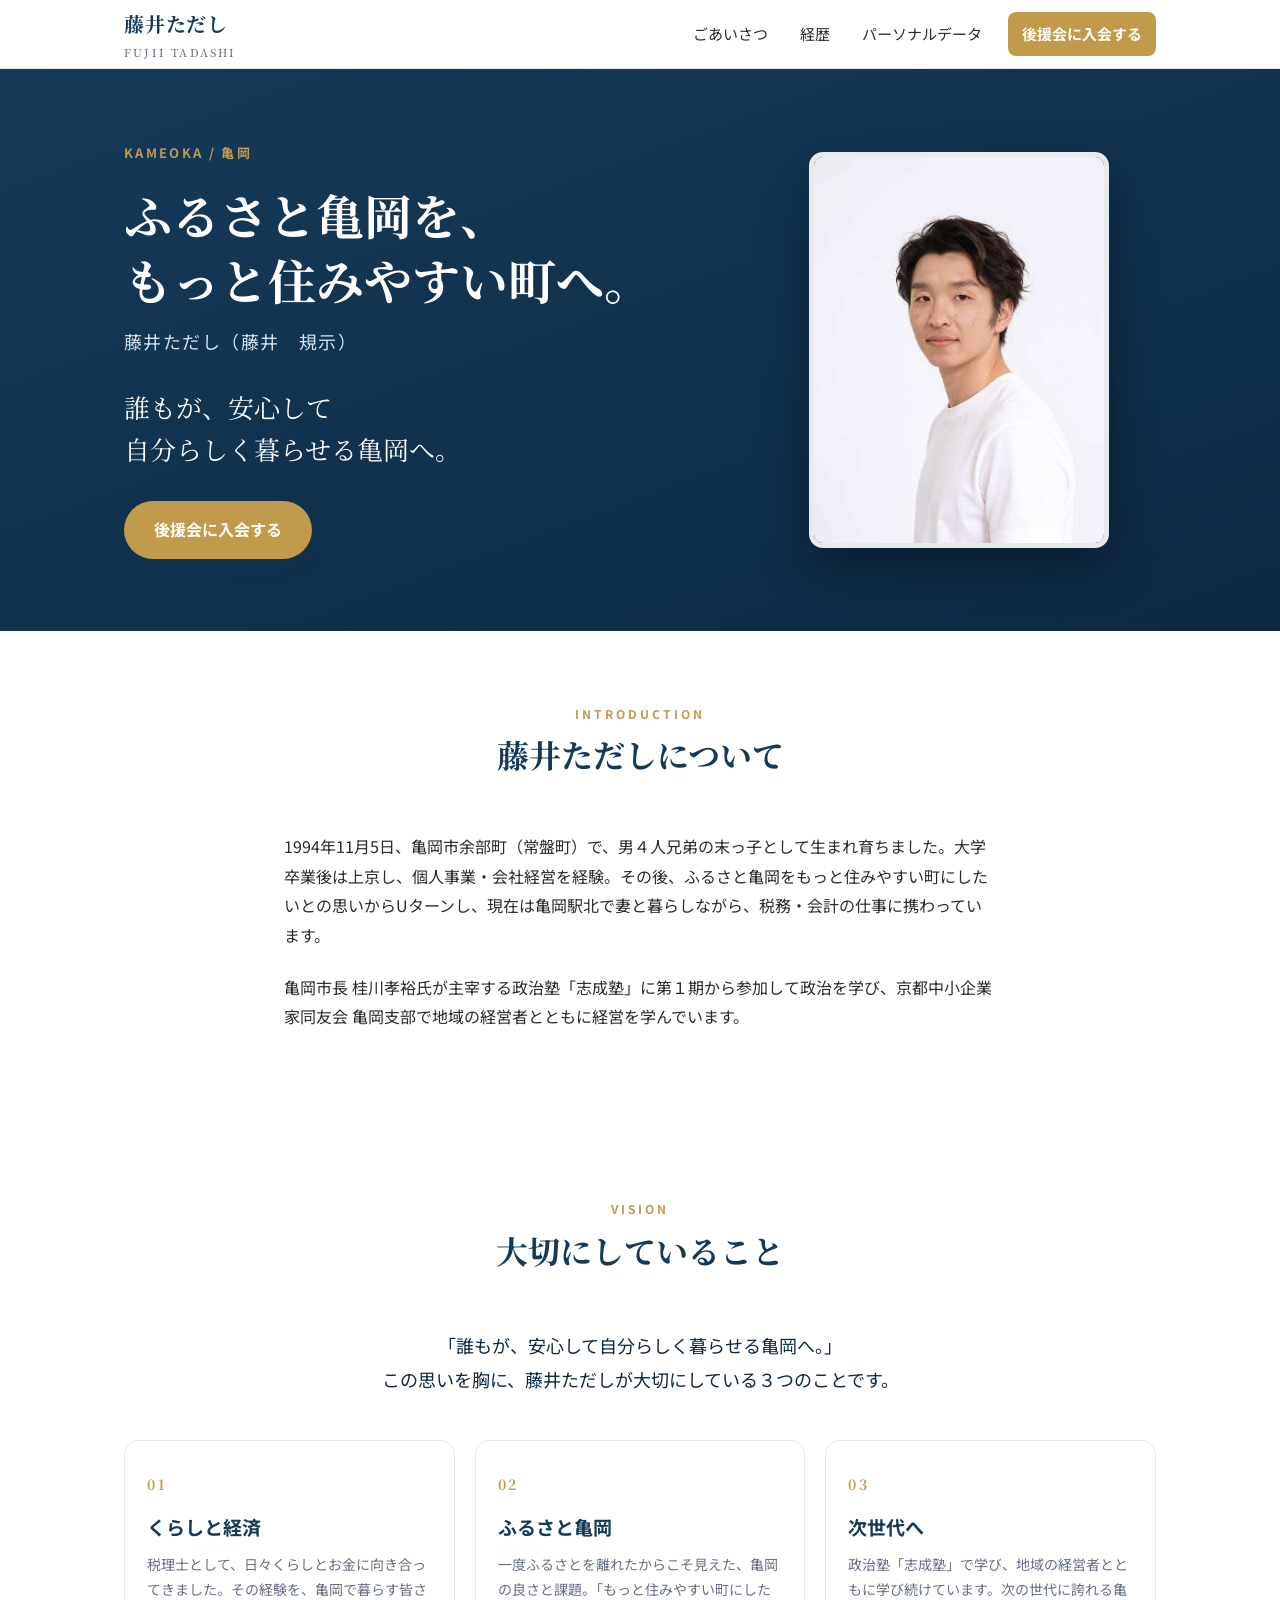
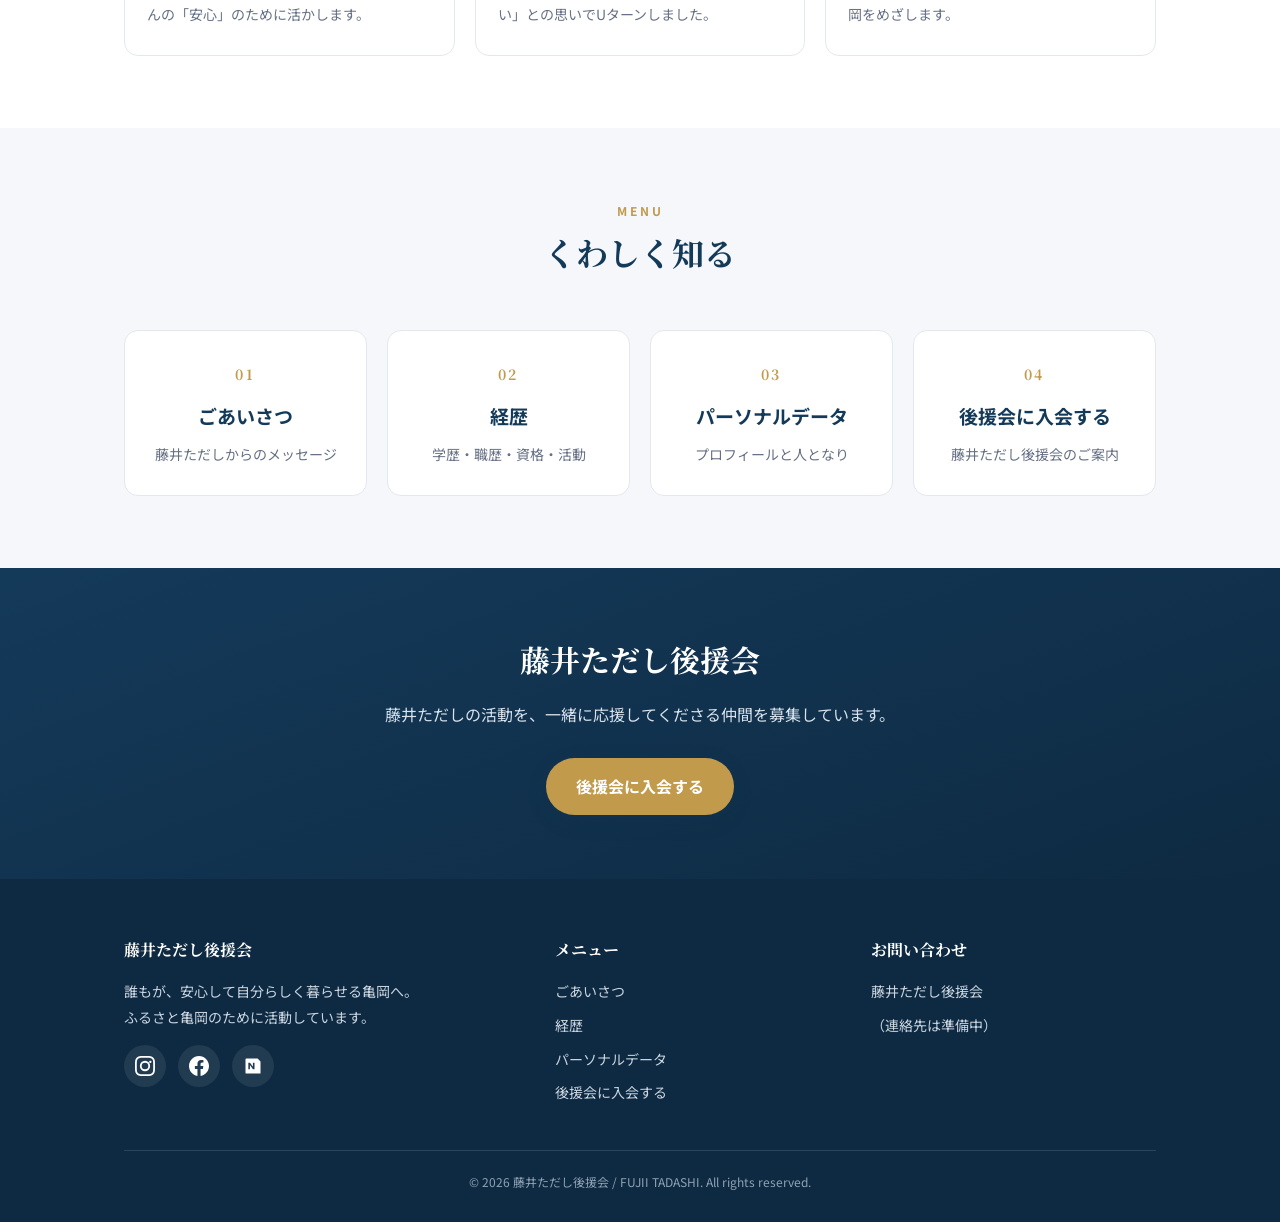
==== index.html @ 50777f2e "feat: 藤井ただし公式サイトを初期構築 - トップ（ヒーロー・想い・導線・後援会CTA） - ごあいさつ / 経歴 / パーソナルデータ / 後援会に入会する - Instagram連携、Face" ====
<!DOCTYPE html>
<html lang="ja">
<head>
<meta charset="UTF-8">
<meta name="viewport" content="width=device-width, initial-scale=1.0">
<title>藤井ただし（藤井 規示）公式サイト｜誰もが、安心して自分らしく暮らせる亀岡へ。</title>
<meta name="description" content="藤井ただし（藤井 規示）公式サイト。亀岡市余部町生まれ。税理士。「誰もが、安心して自分らしく暮らせる亀岡へ」を掲げ、ふるさと亀岡のために活動しています。">
<link rel="preconnect" href="https://fonts.googleapis.com">
<link rel="preconnect" href="https://fonts.gstatic.com" crossorigin>
<link href="https://fonts.googleapis.com/css2?family=Noto+Sans+JP:wght@400;500;700&family=Noto+Serif+JP:wght@600;700&display=swap" rel="stylesheet">
<link rel="stylesheet" href="assets/css/style.css">
</head>
<body>

<!-- ヘッダー -->
<header class="site-header">
  <div class="container nav">
    <a class="brand" href="index.html">藤井ただし<small>FUJII TADASHI</small></a>
    <button class="nav-toggle" aria-label="メニュー"><span></span><span></span><span></span></button>
    <ul class="nav-links">
      <li><a href="greeting.html">ごあいさつ</a></li>
      <li><a href="career.html">経歴</a></li>
      <li><a href="profile.html">パーソナルデータ</a></li>
      <li><a class="cta" href="support.html">後援会に入会する</a></li>
    </ul>
  </div>
</header>

<!-- ヒーロー -->
<section class="hero">
  <div class="container hero-inner">
    <div class="hero-copy">
      <p class="eyebrow">KAMEOKA / 亀岡</p>
      <h1>ふるさと亀岡を、<br>もっと住みやすい町へ。</h1>
      <p class="name">藤井ただし（藤井　規示）</p>
      <p class="catch">誰もが、安心して<br>自分らしく暮らせる亀岡へ。</p>
      <a class="btn btn-gold" href="support.html">後援会に入会する</a>
    </div>
    <div class="hero-portrait">
      <img src="assets/img/fujii-portrait.jpg" alt="藤井ただし（藤井 規示）">
    </div>
  </div>
</section>

<!-- 自己紹介 -->
<section class="section">
  <div class="container prose">
    <div class="section-head">
      <span class="en">Introduction</span>
      <p class="ja">藤井ただしについて</p>
    </div>
    <p>1994年11月5日、亀岡市余部町（常盤町）で、男４人兄弟の末っ子として生まれ育ちました。大学卒業後は上京し、個人事業・会社経営を経験。その後、ふるさと亀岡をもっと住みやすい町にしたいとの思いからUターンし、現在は亀岡駅北で妻と暮らしながら、税務・会計の仕事に携わっています。</p>
    <p>亀岡市長 桂川孝裕氏が主宰する政治塾「志成塾」に第１期から参加して政治を学び、京都中小企業家同友会 亀岡支部で地域の経営者とともに経営を学んでいます。</p>
  </div>
</section>

<!-- 想い -->
<section class="section">
  <div class="container">
    <div class="section-head">
      <span class="en">Vision</span>
      <p class="ja">大切にしていること</p>
    </div>
    <p class="vision-lead">「誰もが、安心して自分らしく暮らせる亀岡へ。」<br>この思いを胸に、藤井ただしが大切にしている３つのことです。</p>
    <div class="cards cols-3">
      <div class="card static">
        <span class="num">01</span>
        <h3>くらしと経済</h3>
        <p>税理士として、日々くらしとお金に向き合ってきました。その経験を、亀岡で暮らす皆さんの「安心」のために活かします。</p>
      </div>
      <div class="card static">
        <span class="num">02</span>
        <h3>ふるさと亀岡</h3>
        <p>一度ふるさとを離れたからこそ見えた、亀岡の良さと課題。「もっと住みやすい町にしたい」との思いでUターンしました。</p>
      </div>
      <div class="card static">
        <span class="num">03</span>
        <h3>次世代へ</h3>
        <p>政治塾「志成塾」で学び、地域の経営者とともに学び続けています。次の世代に誇れる亀岡をめざします。</p>
      </div>
    </div>
  </div>
</section>

<!-- 導線カード -->
<section class="section alt">
  <div class="container">
    <div class="section-head">
      <span class="en">Menu</span>
      <p class="ja">くわしく知る</p>
    </div>
    <div class="cards">
      <a class="card" href="greeting.html">
        <span class="num">01</span>
        <h3>ごあいさつ</h3>
        <p>藤井ただしからのメッセージ</p>
      </a>
      <a class="card" href="career.html">
        <span class="num">02</span>
        <h3>経歴</h3>
        <p>学歴・職歴・資格・活動</p>
      </a>
      <a class="card" href="profile.html">
        <span class="num">03</span>
        <h3>パーソナルデータ</h3>
        <p>プロフィールと人となり</p>
      </a>
      <a class="card" href="support.html">
        <span class="num">04</span>
        <h3>後援会に入会する</h3>
        <p>藤井ただし後援会のご案内</p>
      </a>
    </div>
  </div>
</section>

<!-- 後援会 CTA -->
<section class="cta-band">
  <h2>藤井ただし後援会</h2>
  <p>藤井ただしの活動を、一緒に応援してくださる仲間を募集しています。</p>
  <a class="btn btn-gold" href="support.html">後援会に入会する</a>
</section>

<!-- フッター -->
<footer class="site-footer">
  <div class="container">
    <div class="footer-grid">
      <div>
        <h4>藤井ただし後援会</h4>
        <p>誰もが、安心して自分らしく暮らせる亀岡へ。<br>ふるさと亀岡のために活動しています。</p>
        <div class="socials">
          <!-- Instagram -->
          <a href="https://www.instagram.com/kameokafujii/" target="_blank" rel="noopener" aria-label="Instagram">
            <svg viewBox="0 0 24 24"><path d="M12 2.16c3.2 0 3.58.01 4.85.07 1.17.05 1.8.25 2.23.41.56.22.96.48 1.38.9.42.42.68.82.9 1.38.16.42.36 1.06.41 2.23.06 1.27.07 1.65.07 4.85s-.01 3.58-.07 4.85c-.05 1.17-.25 1.8-.41 2.23-.22.56-.48.96-.9 1.38-.42.42-.82.68-1.38.9-.42.16-1.06.36-2.23.41-1.27.06-1.65.07-4.85.07s-3.58-.01-4.85-.07c-1.17-.05-1.8-.25-2.23-.41a3.7 3.7 0 0 1-1.38-.9 3.7 3.7 0 0 1-.9-1.38c-.16-.42-.36-1.06-.41-2.23C2.17 15.58 2.16 15.2 2.16 12s.01-3.58.07-4.85c.05-1.17.25-1.8.41-2.23.22-.56.48-.96.9-1.38.42-.42.82-.68 1.38-.9.42-.16 1.06-.36 2.23-.41C8.42 2.17 8.8 2.16 12 2.16M12 0C8.74 0 8.33.01 7.05.07 5.78.13 4.9.33 4.14.63c-.79.3-1.46.72-2.12 1.38C1.36 2.67.94 3.34.63 4.14.33 4.9.13 5.78.07 7.05.01 8.33 0 8.74 0 12s.01 3.67.07 4.95c.06 1.27.26 2.15.56 2.91.3.8.72 1.47 1.38 2.13.66.66 1.33 1.08 2.12 1.38.76.3 1.64.5 2.91.56C8.33 23.99 8.74 24 12 24s3.67-.01 4.95-.07c1.27-.06 2.15-.26 2.91-.56.8-.3 1.47-.72 2.13-1.38.66-.66 1.08-1.33 1.38-2.13.3-.76.5-1.64.56-2.91.06-1.28.07-1.69.07-4.95s-.01-3.67-.07-4.95c-.06-1.27-.26-2.15-.56-2.91-.3-.8-.72-1.47-1.38-2.13A5.9 5.9 0 0 0 19.86.63C19.1.33 18.22.13 16.95.07 15.67.01 15.26 0 12 0Zm0 5.84A6.16 6.16 0 1 0 18.16 12 6.16 6.16 0 0 0 12 5.84Zm0 10.16A4 4 0 1 1 16 12a4 4 0 0 1-4 4Zm6.4-10.4a1.44 1.44 0 1 0 1.44 1.44 1.44 1.44 0 0 0-1.44-1.44Z"/></svg>
          </a>
          <!-- Facebook（準備中：URL確定後に href を差し替え） -->
          <a href="#" aria-label="Facebook（準備中）" title="準備中">
            <svg viewBox="0 0 24 24"><path d="M24 12.07C24 5.4 18.63 0 12 0S0 5.4 0 12.07C0 18.1 4.39 23.1 10.13 24v-8.44H7.08v-3.49h3.05V9.41c0-3.02 1.79-4.69 4.53-4.69 1.31 0 2.68.24 2.68.24v2.97h-1.51c-1.49 0-1.96.93-1.96 1.89v2.25h3.33l-.53 3.49h-2.8V24C19.61 23.1 24 18.1 24 12.07Z"/></svg>
          </a>
          <!-- note（準備中：URL確定後に href を差し替え） -->
          <a href="#" aria-label="note（準備中）" title="準備中">
            <svg viewBox="0 0 24 24"><path d="M4 3h13.5L21 6.5V21H4a1 1 0 0 1-1-1V4a1 1 0 0 1 1-1Zm2.4 5.2v7.6h1.9v-4.9l3.6 4.9h1.9V8.2h-1.9v4.8L8.4 8.2H6.4Z"/></svg>
          </a>
        </div>
      </div>
      <div>
        <h4>メニュー</h4>
        <ul>
          <li><a href="greeting.html">ごあいさつ</a></li>
          <li><a href="career.html">経歴</a></li>
          <li><a href="profile.html">パーソナルデータ</a></li>
          <li><a href="support.html">後援会に入会する</a></li>
        </ul>
      </div>
      <div>
        <h4>お問い合わせ</h4>
        <ul>
          <li>藤井ただし後援会</li>
          <li>（連絡先は準備中）</li>
        </ul>
      </div>
    </div>
    <div class="copyright">© 2026 藤井ただし後援会 / FUJII TADASHI. All rights reserved.</div>
  </div>
</footer>

<script src="assets/js/nav.js"></script>
</body>
</html>
---- assets/css/style.css ----
/* =========================================================
   藤井ただし 公式サイト  共通スタイル
   カラー: 深い藍(信頼) + 金(品位) + 余白の白基調
   ========================================================= */

:root {
  --navy:        #143a5a;
  --navy-dark:   #0e2a42;
  --navy-light:  #24567f;
  --gold:        #c19a4b;
  --gold-dark:   #a8823a;
  --ink:         #2b2b2b;
  --muted:       #667085;
  --line:        #e3e8ee;
  --bg:          #ffffff;
  --bg-alt:      #f5f7fa;
  --radius:      14px;
  --shadow:      0 6px 24px rgba(20, 58, 90, 0.08);
  --maxw:        1080px;
}

* { box-sizing: border-box; }

html { scroll-behavior: smooth; }

body {
  margin: 0;
  color: var(--ink);
  background: var(--bg);
  font-family: "Noto Sans JP", -apple-system, BlinkMacSystemFont, "Hiragino Kaku Gothic ProN", "Yu Gothic", Meiryo, sans-serif;
  line-height: 1.85;
  font-size: 16px;
  -webkit-font-smoothing: antialiased;
}

img { max-width: 100%; display: block; }

a { color: var(--navy); text-decoration: none; }
a:hover { text-decoration: underline; }

.container {
  width: 100%;
  max-width: var(--maxw);
  margin: 0 auto;
  padding: 0 24px;
}

/* ---------- ヘッダー / ナビ ---------- */
.site-header {
  position: sticky;
  top: 0;
  z-index: 50;
  background: rgba(255, 255, 255, 0.94);
  backdrop-filter: saturate(180%) blur(8px);
  border-bottom: 1px solid var(--line);
}
.nav {
  display: flex;
  align-items: center;
  justify-content: space-between;
  height: 68px;
}
.brand {
  font-family: "Noto Serif JP", serif;
  font-weight: 700;
  font-size: 20px;
  color: var(--navy);
  letter-spacing: 0.04em;
}
.brand:hover { text-decoration: none; }
.brand small { display: block; font-size: 11px; color: var(--muted); font-weight: 500; letter-spacing: 0.2em; }

.nav-links {
  display: flex;
  align-items: center;
  gap: 4px;
  list-style: none;
  margin: 0;
  padding: 0;
}
.nav-links a {
  display: block;
  padding: 8px 14px;
  color: var(--ink);
  font-size: 15px;
  border-radius: 8px;
  transition: background .2s, color .2s;
}
.nav-links a:hover { background: var(--bg-alt); text-decoration: none; }
.nav-links a.current { color: var(--navy); font-weight: 700; }
.nav-links a.cta {
  background: var(--gold);
  color: #fff;
  font-weight: 700;
  margin-left: 8px;
}
.nav-links a.cta:hover { background: var(--gold-dark); }

.nav-toggle {
  display: none;
  background: none;
  border: 0;
  cursor: pointer;
  width: 44px; height: 44px;
  padding: 10px;
}
.nav-toggle span {
  display: block; height: 2px; background: var(--navy);
  margin: 5px 0; transition: .3s;
}

/* ---------- ヒーロー ---------- */
.hero {
  background: linear-gradient(160deg, var(--navy) 0%, var(--navy-dark) 100%);
  color: #fff;
  position: relative;
  overflow: hidden;
}
.hero-inner {
  display: grid;
  grid-template-columns: 1.2fr 0.8fr;
  gap: 48px;
  align-items: center;
  padding: 72px 24px;
}
.hero-copy .eyebrow {
  color: var(--gold);
  font-weight: 700;
  letter-spacing: 0.18em;
  font-size: 13px;
  margin: 0 0 18px;
}
.hero-copy h1 {
  font-family: "Noto Serif JP", serif;
  font-size: clamp(30px, 5vw, 48px);
  line-height: 1.35;
  margin: 0 0 12px;
  font-weight: 700;
}
.hero-copy .name {
  font-size: 18px;
  color: #d7e2ec;
  margin: 0 0 28px;
  letter-spacing: 0.08em;
}
.hero-copy .catch {
  font-family: "Noto Serif JP", serif;
  font-size: clamp(20px, 3vw, 26px);
  line-height: 1.6;
  margin: 0 0 32px;
}
.hero-portrait {
  justify-self: center;
}
.hero-portrait img {
  width: 300px;
  max-width: 100%;
  border-radius: var(--radius);
  box-shadow: 0 18px 48px rgba(0, 0, 0, 0.35);
  border: 5px solid rgba(255,255,255,0.9);
}

/* ---------- ボタン ---------- */
.btn {
  display: inline-block;
  padding: 14px 30px;
  border-radius: 999px;
  font-weight: 700;
  font-size: 16px;
  transition: transform .15s, box-shadow .2s, background .2s;
}
.btn:hover { text-decoration: none; transform: translateY(-2px); }
.btn-gold { background: var(--gold); color: #fff; box-shadow: var(--shadow); }
.btn-gold:hover { background: var(--gold-dark); }
.btn-outline { border: 2px solid #fff; color: #fff; }
.btn-outline:hover { background: rgba(255,255,255,0.12); }
.btn-navy { background: var(--navy); color: #fff; }
.btn-navy:hover { background: var(--navy-dark); }

/* ---------- 汎用セクション ---------- */
.section { padding: 72px 0; }
.section.alt { background: var(--bg-alt); }
.section-head { text-align: center; margin-bottom: 48px; }
.section-head .ja {
  font-family: "Noto Serif JP", serif;
  font-size: clamp(24px, 4vw, 32px);
  color: var(--navy);
  margin: 0 0 6px;
  font-weight: 700;
}
.section-head .en {
  display: block;
  color: var(--gold);
  letter-spacing: 0.25em;
  font-size: 12px;
  font-weight: 700;
  text-transform: uppercase;
}

/* ---------- ページ見出し（サブページ共通） ---------- */
.page-hero {
  background: linear-gradient(160deg, var(--navy) 0%, var(--navy-dark) 100%);
  color: #fff;
  padding: 60px 0;
  text-align: center;
}
.page-hero .en {
  color: var(--gold); letter-spacing: 0.25em; font-size: 12px; font-weight: 700;
  text-transform: uppercase; display: block; margin-bottom: 8px;
}
.page-hero h1 {
  font-family: "Noto Serif JP", serif;
  font-size: clamp(26px, 4vw, 38px);
  margin: 0; font-weight: 700;
}
.breadcrumb {
  font-size: 13px; color: var(--muted); padding: 16px 0;
}
.breadcrumb a { color: var(--muted); }

/* ---------- 導線カード ---------- */
.cards {
  display: grid;
  grid-template-columns: repeat(4, 1fr);
  gap: 20px;
}
.card {
  background: #fff;
  border: 1px solid var(--line);
  border-radius: var(--radius);
  padding: 28px 22px;
  text-align: center;
  transition: transform .2s, box-shadow .2s, border-color .2s;
}
.card:hover { transform: translateY(-4px); box-shadow: var(--shadow); border-color: var(--gold); text-decoration: none; }
.card .num {
  font-family: "Noto Serif JP", serif;
  color: var(--gold); font-size: 14px; letter-spacing: 0.2em; font-weight: 700;
}
.card h3 { margin: 10px 0 8px; color: var(--navy); font-size: 19px; }
.card p { margin: 0; color: var(--muted); font-size: 14px; }
.cards.cols-3 { grid-template-columns: repeat(3, 1fr); }
.card.static { cursor: default; text-align: left; }
.card.static p { line-height: 1.8; }
.vision-lead { text-align: center; max-width: 720px; margin: 0 auto 44px; font-size: 18px; line-height: 1.9; color: var(--navy-dark); }

/* ---------- 本文プロース ---------- */
.prose { max-width: 760px; margin: 0 auto; }
.prose p { margin: 0 0 1.4em; }
.prose h2 {
  font-family: "Noto Serif JP", serif;
  color: var(--navy);
  font-size: 24px;
  margin: 2em 0 0.8em;
  padding-left: 14px;
  border-left: 5px solid var(--gold);
}
.prose .lead { font-size: 18px; color: var(--navy-dark); font-weight: 500; }
.signature { text-align: right; margin-top: 2.5em; font-family: "Noto Serif JP", serif; }
.signature .role { color: var(--muted); font-size: 14px; }
.signature .who { font-size: 22px; color: var(--navy); }

/* ---------- データテーブル ---------- */
.data-table {
  width: 100%;
  border-collapse: collapse;
  margin: 0 0 12px;
}
.data-table th, .data-table td {
  text-align: left;
  padding: 14px 16px;
  border-bottom: 1px solid var(--line);
  vertical-align: top;
}
.data-table th {
  width: 130px;
  color: var(--navy);
  font-weight: 700;
  white-space: nowrap;
  background: var(--bg-alt);
}
.timeline th { white-space: nowrap; width: 90px; color: var(--gold-dark); }

.block { margin-bottom: 40px; }
.block h2 {
  font-family: "Noto Serif JP", serif;
  color: var(--navy); font-size: 22px;
  margin: 0 0 18px; padding-left: 12px; border-left: 5px solid var(--gold);
}

.note {
  background: #fff8e8;
  border: 1px solid #ecd9a6;
  border-radius: 10px;
  padding: 16px 18px;
  font-size: 14px;
  color: #705a1f;
  margin: 20px 0;
}
.note strong { color: #8a6d14; }

.pill {
  display: inline-block; background: var(--bg-alt); border: 1px solid var(--line);
  border-radius: 999px; padding: 6px 16px; margin: 0 8px 8px 0; font-size: 14px;
}

/* ---------- 後援会 CTA 帯 ---------- */
.cta-band {
  background: linear-gradient(160deg, var(--navy) 0%, var(--navy-dark) 100%);
  color: #fff; text-align: center; padding: 64px 24px;
}
.cta-band h2 { font-family: "Noto Serif JP", serif; font-size: clamp(22px,3.5vw,30px); margin: 0 0 12px; }
.cta-band p { color: #d7e2ec; margin: 0 0 28px; }

/* ---------- 後援会 手順 ---------- */
.steps { counter-reset: step; max-width: 720px; margin: 0 auto; padding: 0; list-style: none; }
.steps li {
  position: relative; padding: 0 0 28px 64px; border-left: 2px solid var(--line);
  margin-left: 22px;
}
.steps li:last-child { border-left-color: transparent; }
.steps li::before {
  counter-increment: step; content: counter(step);
  position: absolute; left: -22px; top: -4px;
  width: 44px; height: 44px; border-radius: 50%;
  background: var(--gold); color: #fff; font-weight: 700;
  display: flex; align-items: center; justify-content: center;
  font-family: "Noto Serif JP", serif;
}
.steps li h3 { margin: 0 0 6px; color: var(--navy); }
.steps li p { margin: 0; color: var(--muted); }

/* ---------- フッター ---------- */
.site-footer {
  background: var(--navy-dark);
  color: #cbd6e0;
  padding: 56px 0 28px;
  font-size: 14px;
}
.footer-grid {
  display: grid;
  grid-template-columns: 1.4fr 1fr 1fr;
  gap: 32px;
  margin-bottom: 36px;
}
.footer-grid h4 { color: #fff; font-size: 16px; margin: 0 0 14px; font-family: "Noto Serif JP", serif; }
.footer-grid a { color: #cbd6e0; }
.footer-grid a:hover { color: #fff; }
.footer-grid ul { list-style: none; margin: 0; padding: 0; }
.footer-grid li { margin-bottom: 8px; }
.socials { display: flex; gap: 12px; margin-top: 4px; }
.socials a {
  width: 42px; height: 42px; border-radius: 50%;
  background: rgba(255,255,255,0.08); display: flex; align-items: center; justify-content: center;
  transition: background .2s;
}
.socials a:hover { background: var(--gold); }
.socials svg { width: 20px; height: 20px; fill: #fff; }
.copyright {
  border-top: 1px solid rgba(255,255,255,0.12);
  padding-top: 20px; text-align: center; color: #90a2b3; font-size: 12px;
}

/* ---------- レスポンシブ ---------- */
@media (max-width: 860px) {
  .hero-inner { grid-template-columns: 1fr; text-align: center; padding: 56px 24px; }
  .hero-portrait { order: -1; }
  .hero-portrait img { width: 220px; }
  .cards { grid-template-columns: repeat(2, 1fr); }
  .cards.cols-3 { grid-template-columns: 1fr; }
  .footer-grid { grid-template-columns: 1fr; }

  .nav-toggle { display: block; }
  .nav-links {
    position: absolute; top: 68px; left: 0; right: 0;
    flex-direction: column; align-items: stretch;
    background: #fff; border-bottom: 1px solid var(--line);
    padding: 12px 16px; gap: 2px;
    display: none;
  }
  .nav-links.open { display: flex; }
  .nav-links a { padding: 12px 14px; }
  .nav-links a.cta { margin: 8px 0 0; text-align: center; }
}
@media (max-width: 480px) {
  .cards { grid-template-columns: 1fr; }
  .data-table th { width: 104px; }
}
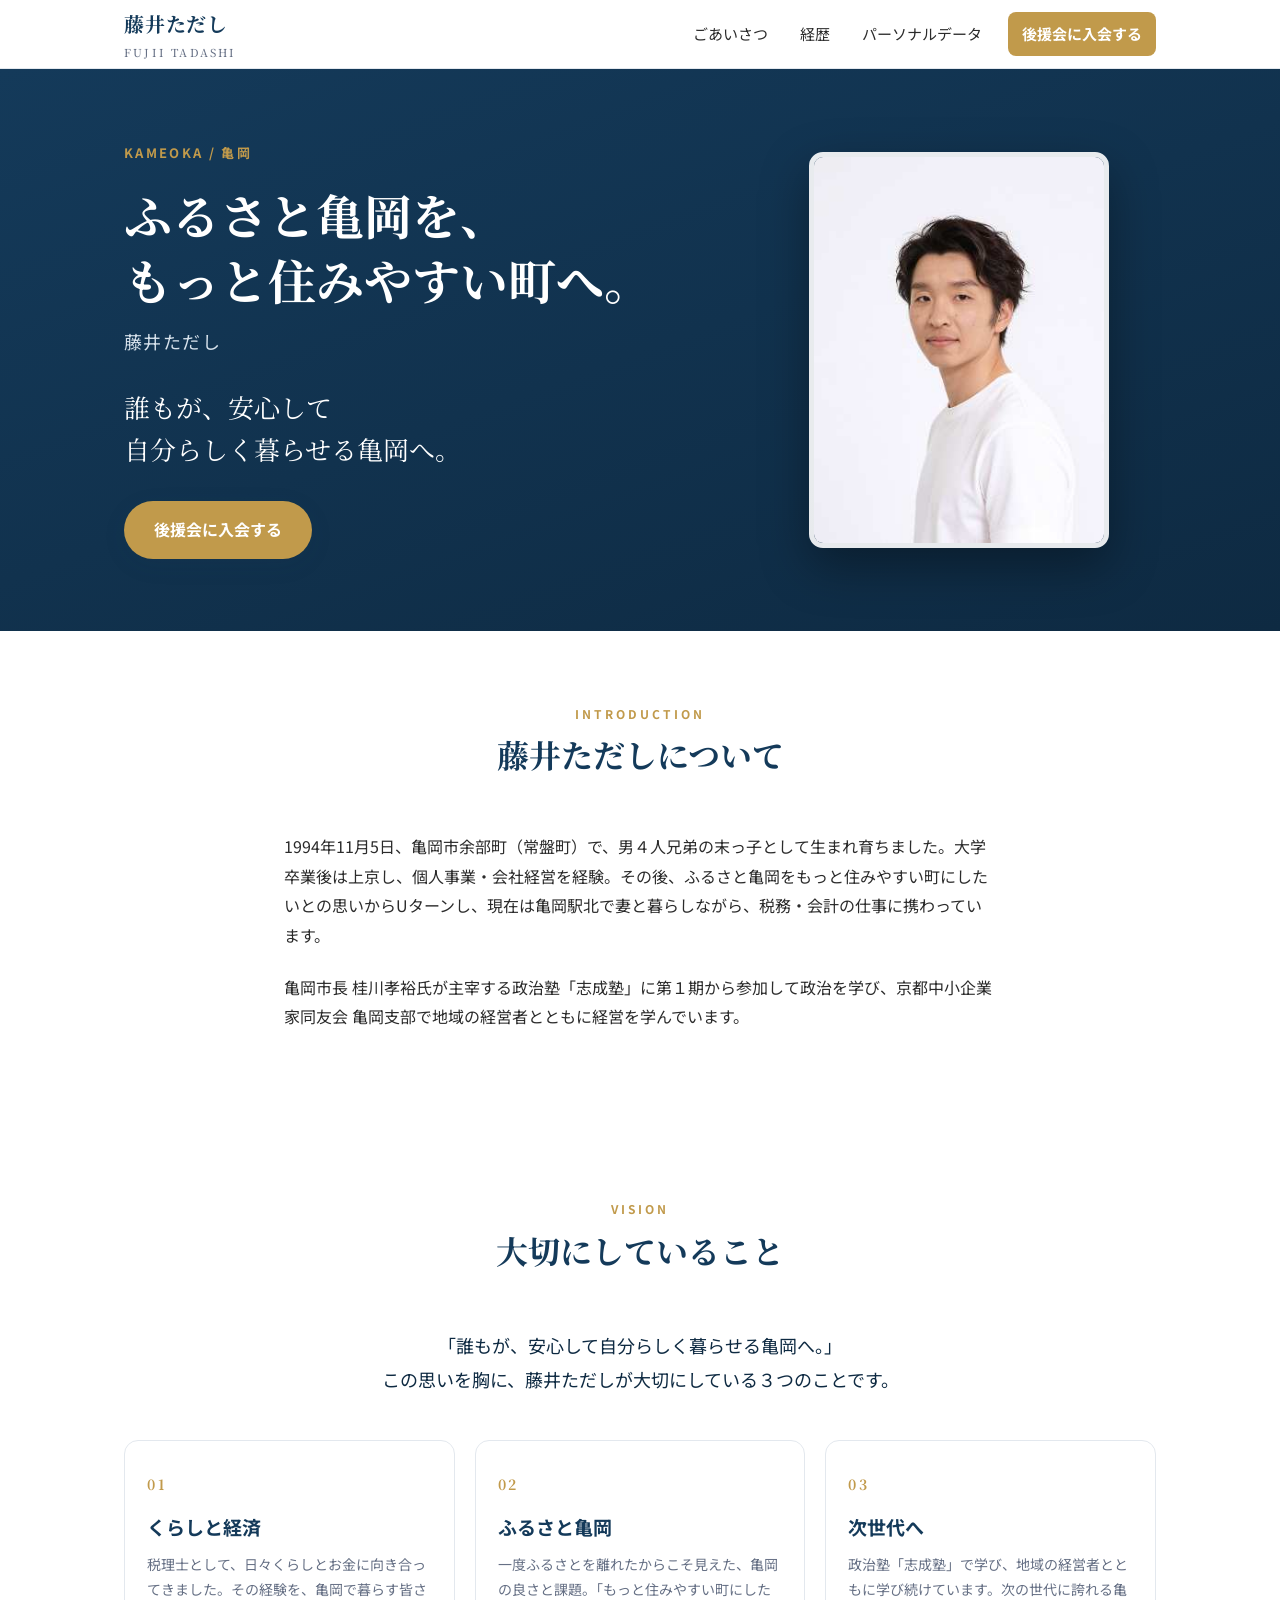
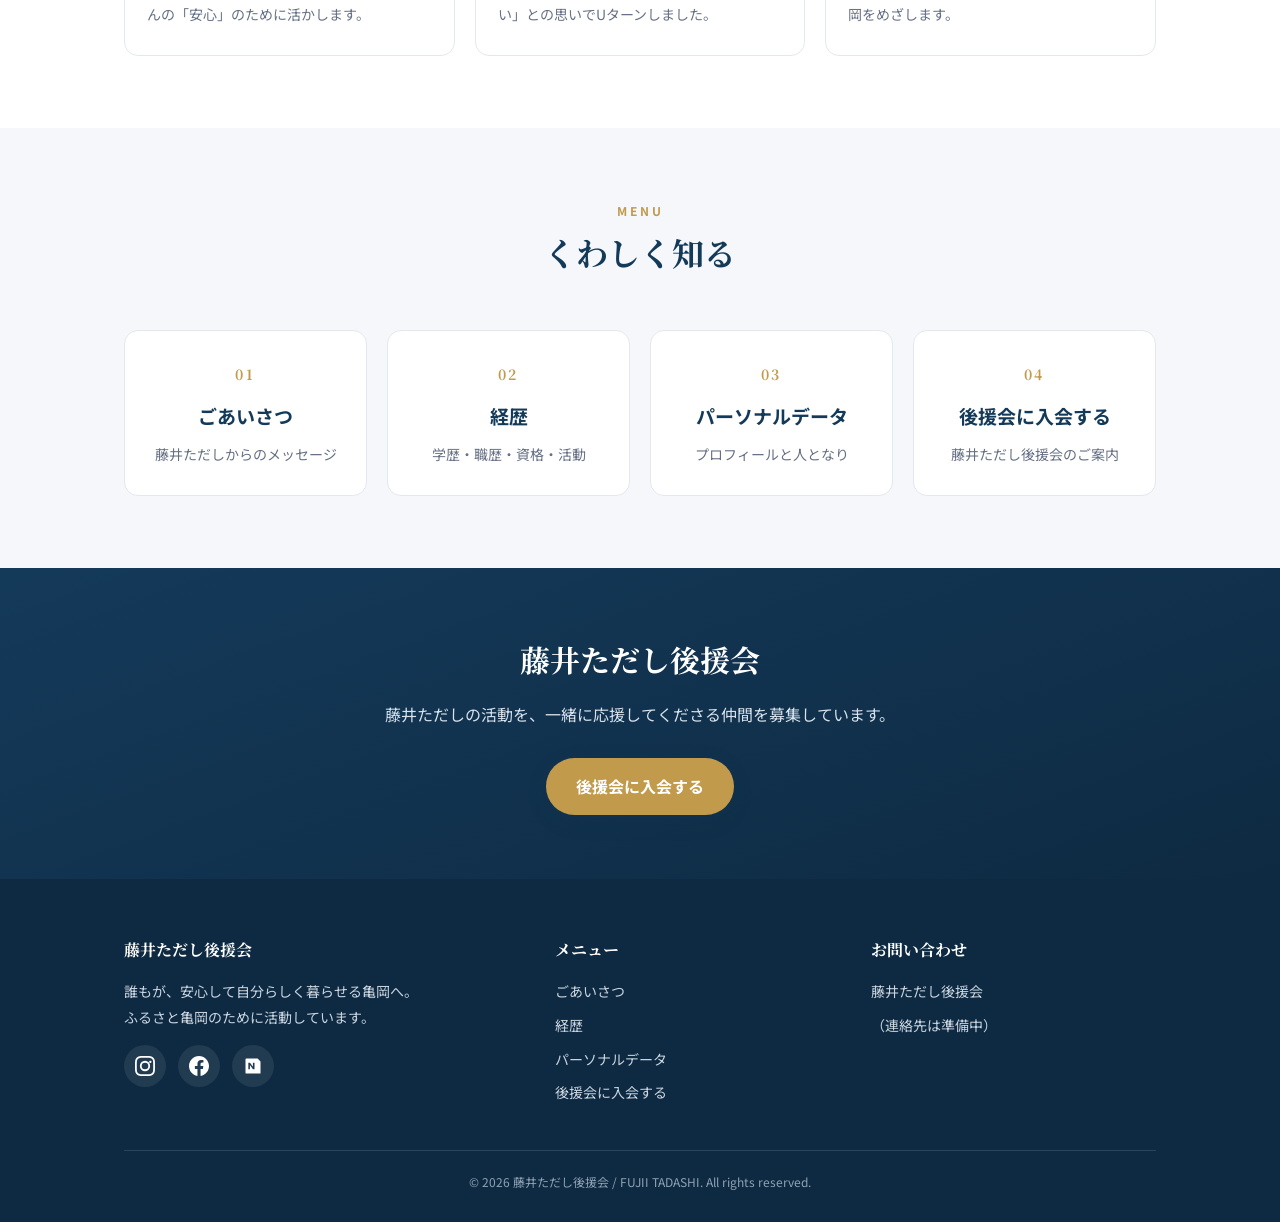
==== commit f82b9e1f: "fix: 名前表記を「藤井ただし」に統一・経歴と各ページを整理 - 「藤井ただし（藤井 規示）」→「藤井ただし」に統一（漢字名を削除） - 学歴を亀岡中学校卒業以降に絞り、大学は「機械システム工学科 " ====
--- a/index.html
+++ b/index.html
@@ -3,8 +3,8 @@
 <head>
 <meta charset="UTF-8">
 <meta name="viewport" content="width=device-width, initial-scale=1.0">
-<title>藤井ただし（藤井 規示）公式サイト｜誰もが、安心して自分らしく暮らせる亀岡へ。</title>
-<meta name="description" content="藤井ただし（藤井 規示）公式サイト。亀岡市余部町生まれ。税理士。「誰もが、安心して自分らしく暮らせる亀岡へ」を掲げ、ふるさと亀岡のために活動しています。">
+<title>藤井ただし公式サイト｜誰もが、安心して自分らしく暮らせる亀岡へ。</title>
+<meta name="description" content="藤井ただし公式サイト。亀岡市余部町生まれ。税理士。「誰もが、安心して自分らしく暮らせる亀岡へ」を掲げ、ふるさと亀岡のために活動しています。">
 <link rel="preconnect" href="https://fonts.googleapis.com">
 <link rel="preconnect" href="https://fonts.gstatic.com" crossorigin>
 <link href="https://fonts.googleapis.com/css2?family=Noto+Sans+JP:wght@400;500;700&family=Noto+Serif+JP:wght@600;700&display=swap" rel="stylesheet">
@@ -32,12 +32,12 @@
     <div class="hero-copy">
       <p class="eyebrow">KAMEOKA / 亀岡</p>
       <h1>ふるさと亀岡を、<br>もっと住みやすい町へ。</h1>
-      <p class="name">藤井ただし（藤井　規示）</p>
+      <p class="name">藤井ただし</p>
       <p class="catch">誰もが、安心して<br>自分らしく暮らせる亀岡へ。</p>
       <a class="btn btn-gold" href="support.html">後援会に入会する</a>
     </div>
     <div class="hero-portrait">
-      <img src="assets/img/fujii-portrait.jpg" alt="藤井ただし（藤井 規示）">
+      <img src="assets/img/fujii-portrait.jpg" alt="藤井ただし">
     </div>
   </div>
 </section>
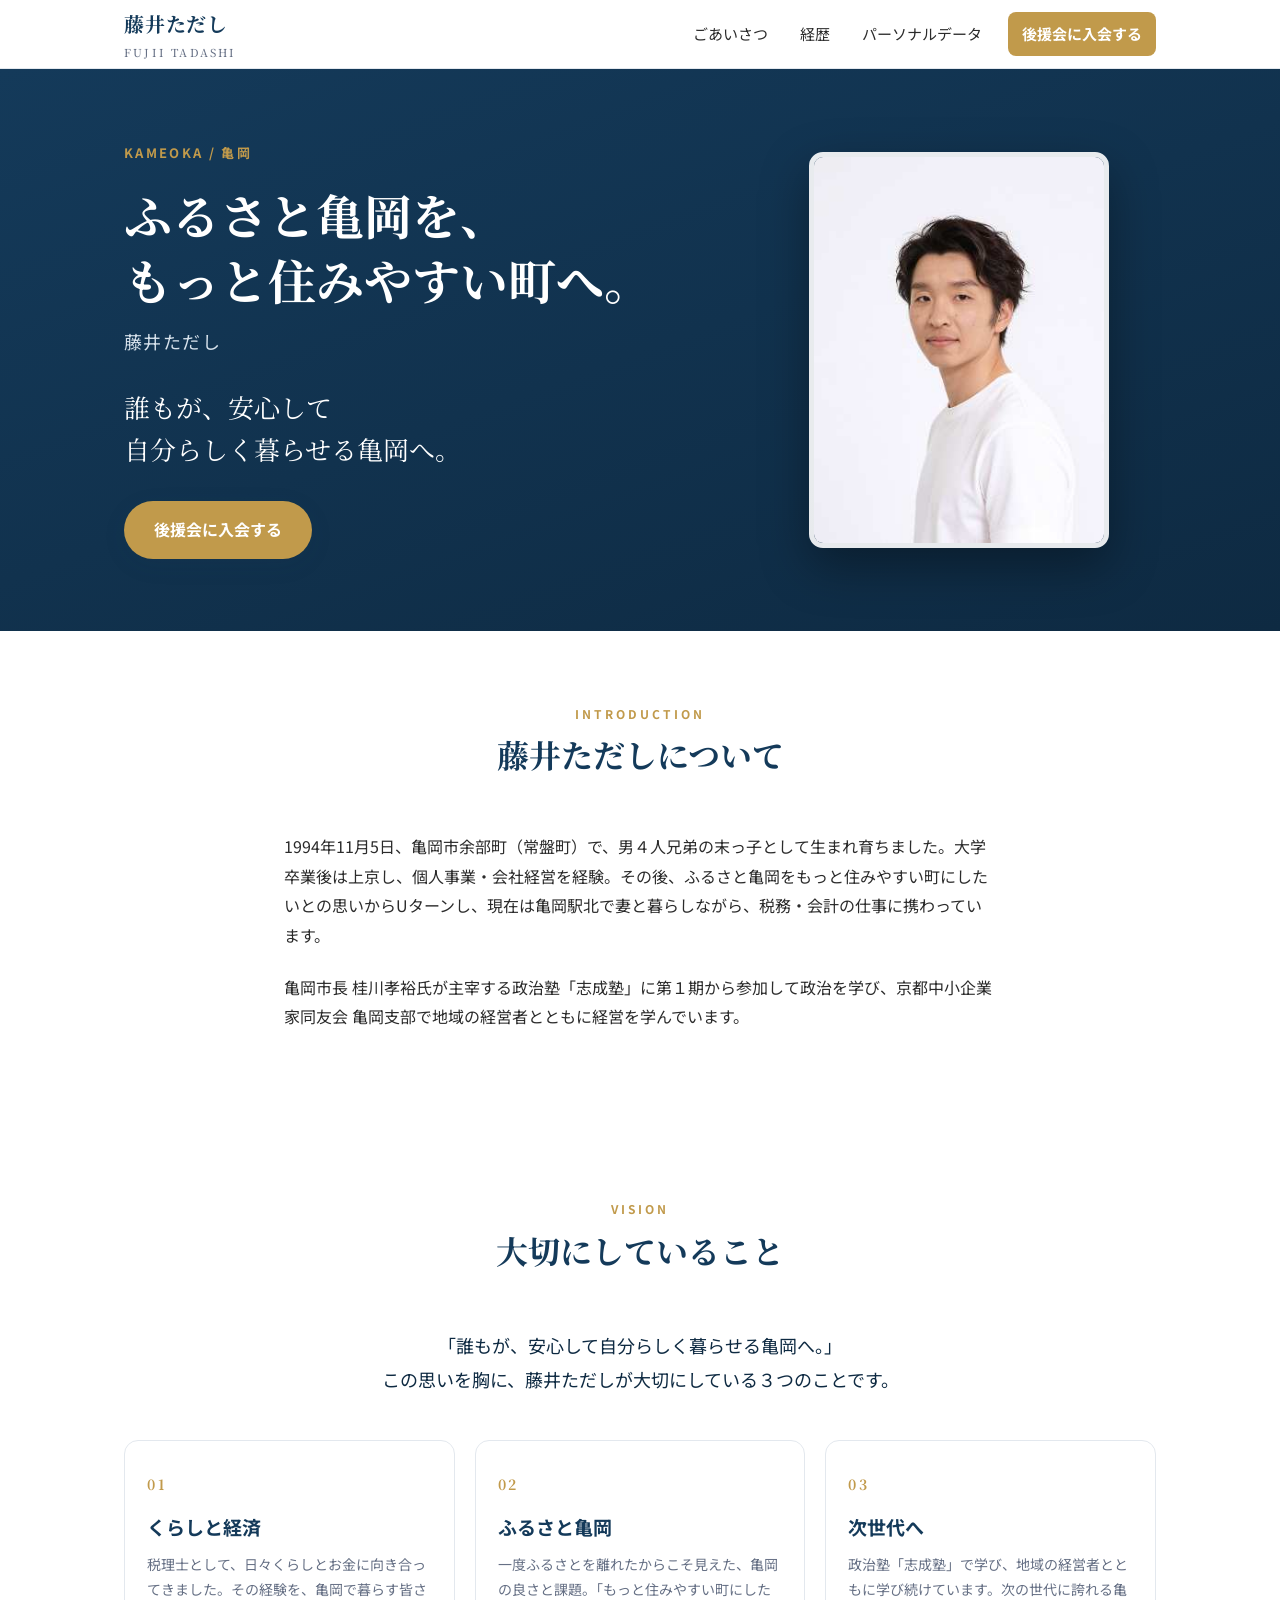
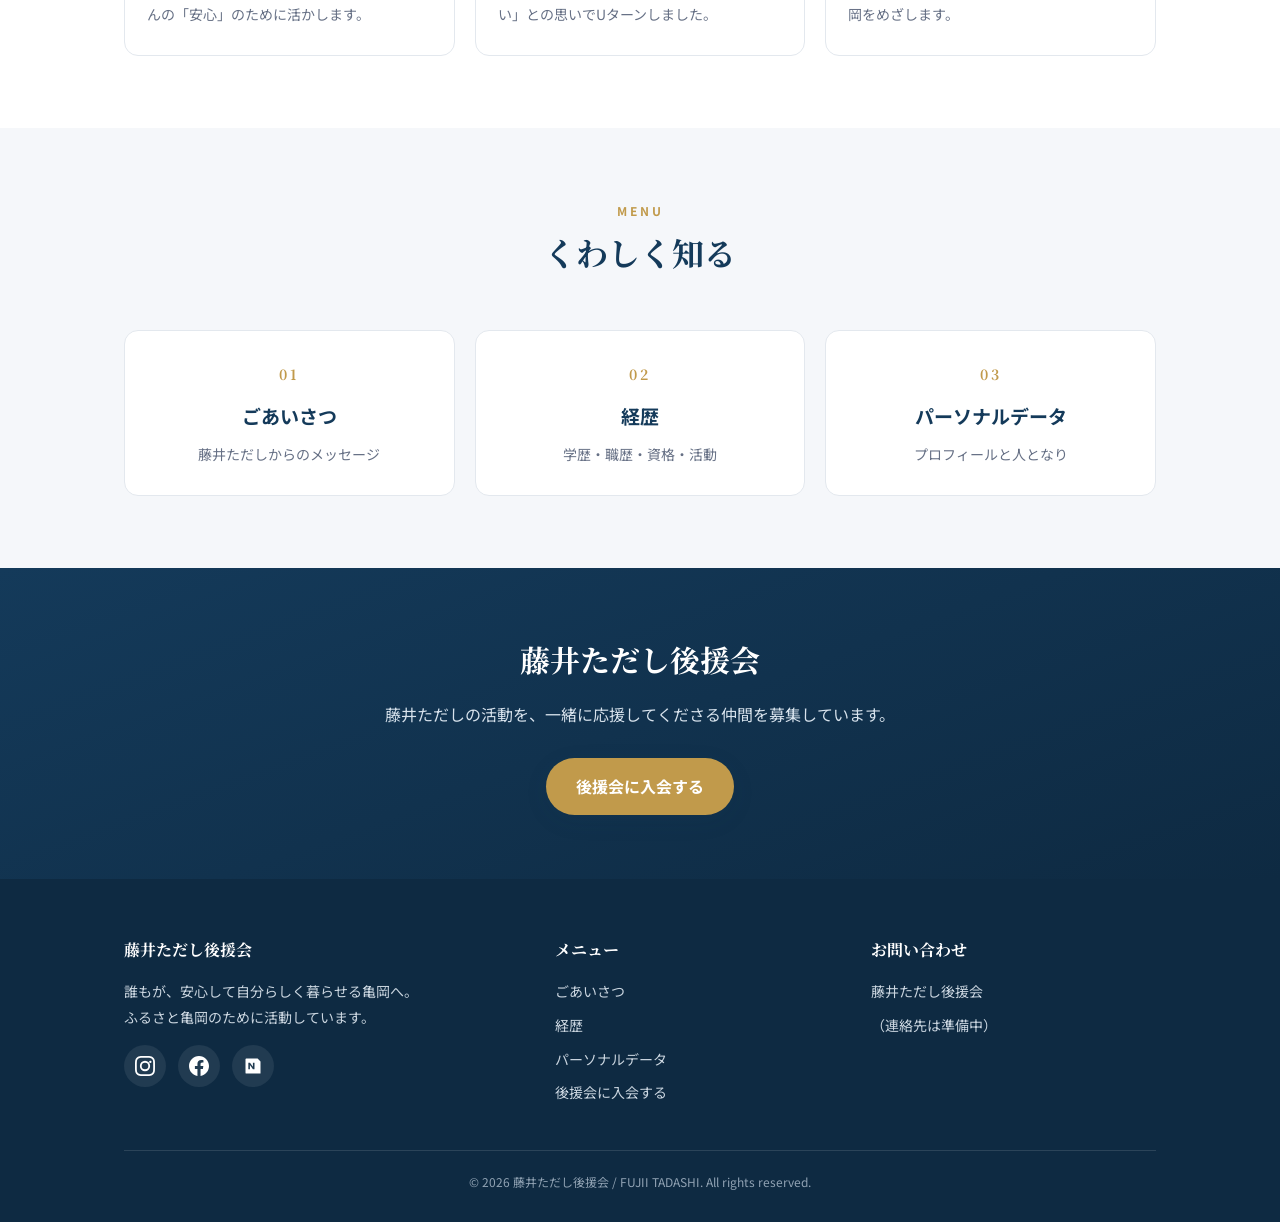
==== commit 745a71ed: "fix: トップの「くわしく知る」から後援会入会カードを削除 「くわしく知る」は本人を知るための導線のため、後援会入会は不適切。 ごあいさつ・経歴・パーソナルデータの3カードに整理（3列表示）。  C" ====
--- a/index.html
+++ b/index.html
@@ -89,7 +89,7 @@
       <span class="en">Menu</span>
       <p class="ja">くわしく知る</p>
     </div>
-    <div class="cards">
+    <div class="cards cols-3">
       <a class="card" href="greeting.html">
         <span class="num">01</span>
         <h3>ごあいさつ</h3>
@@ -104,11 +104,6 @@
         <span class="num">03</span>
         <h3>パーソナルデータ</h3>
         <p>プロフィールと人となり</p>
-      </a>
-      <a class="card" href="support.html">
-        <span class="num">04</span>
-        <h3>後援会に入会する</h3>
-        <p>藤井ただし後援会のご案内</p>
       </a>
     </div>
   </div>
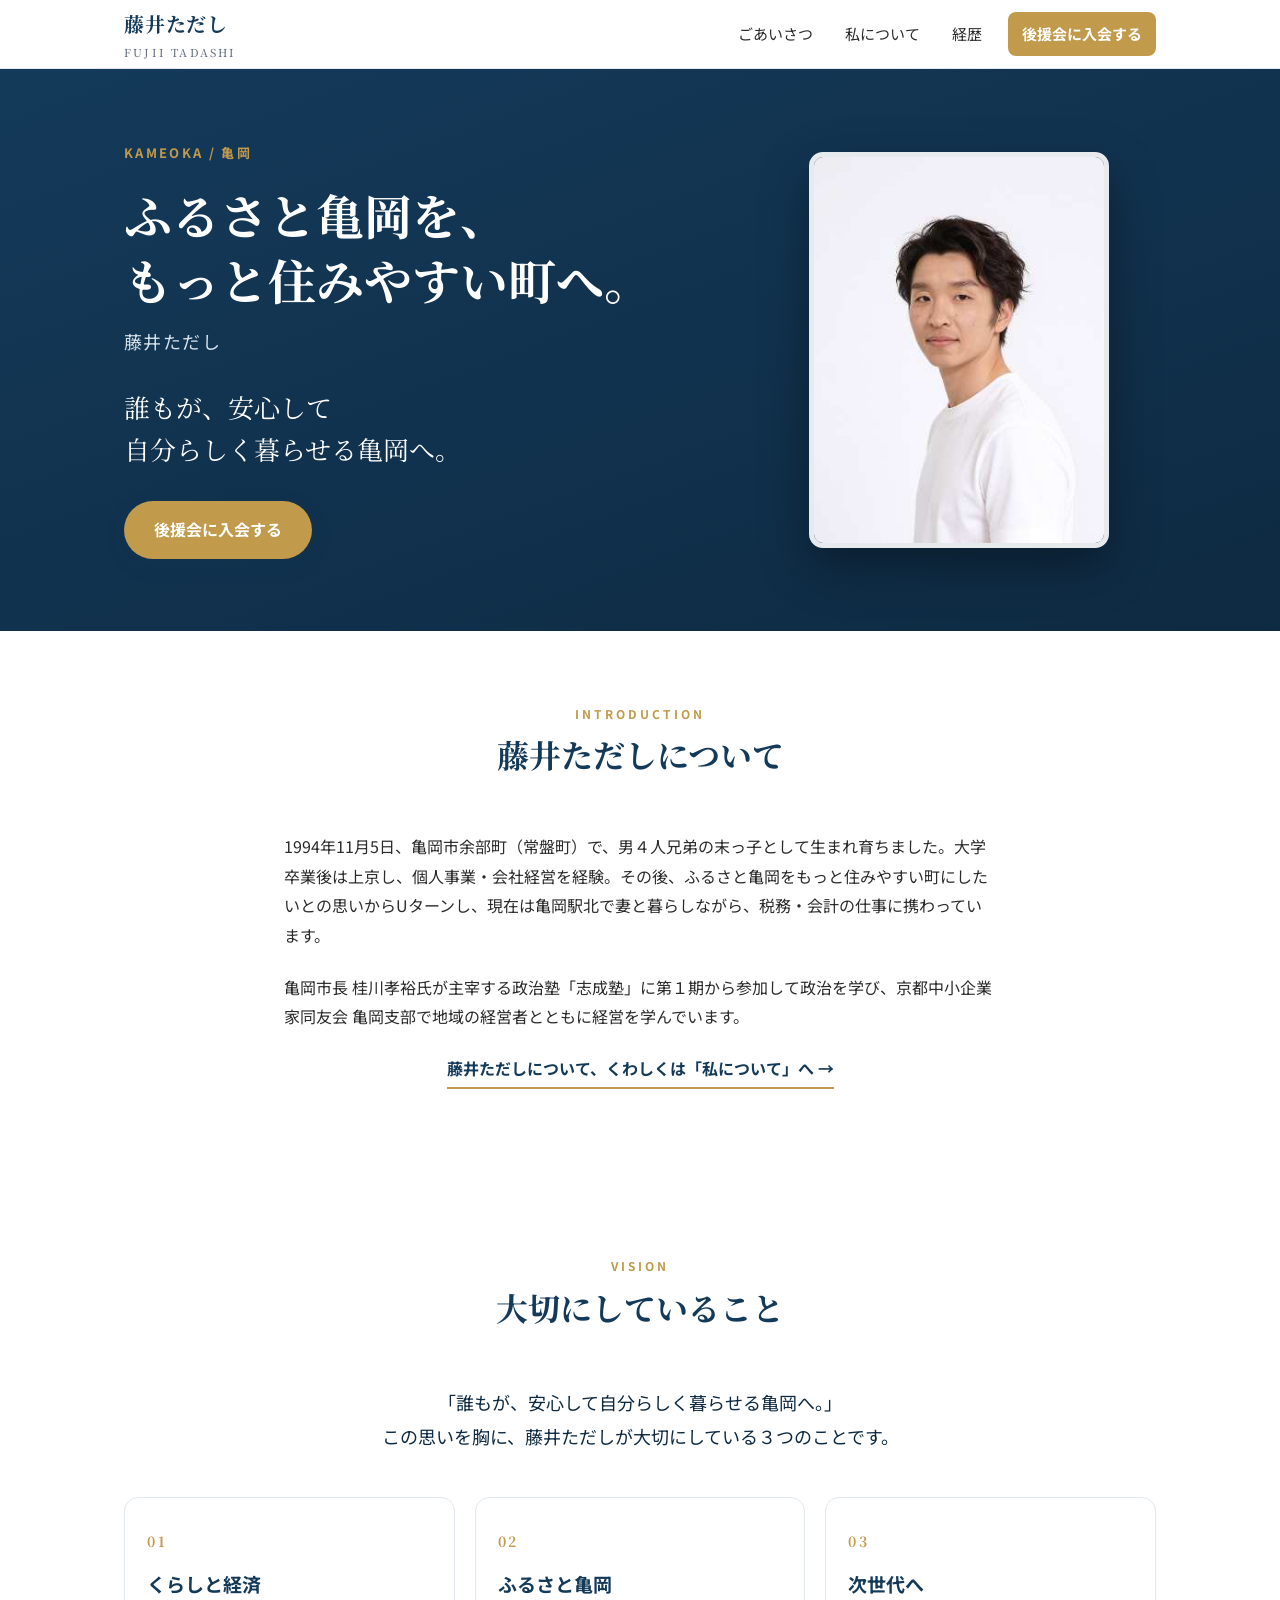
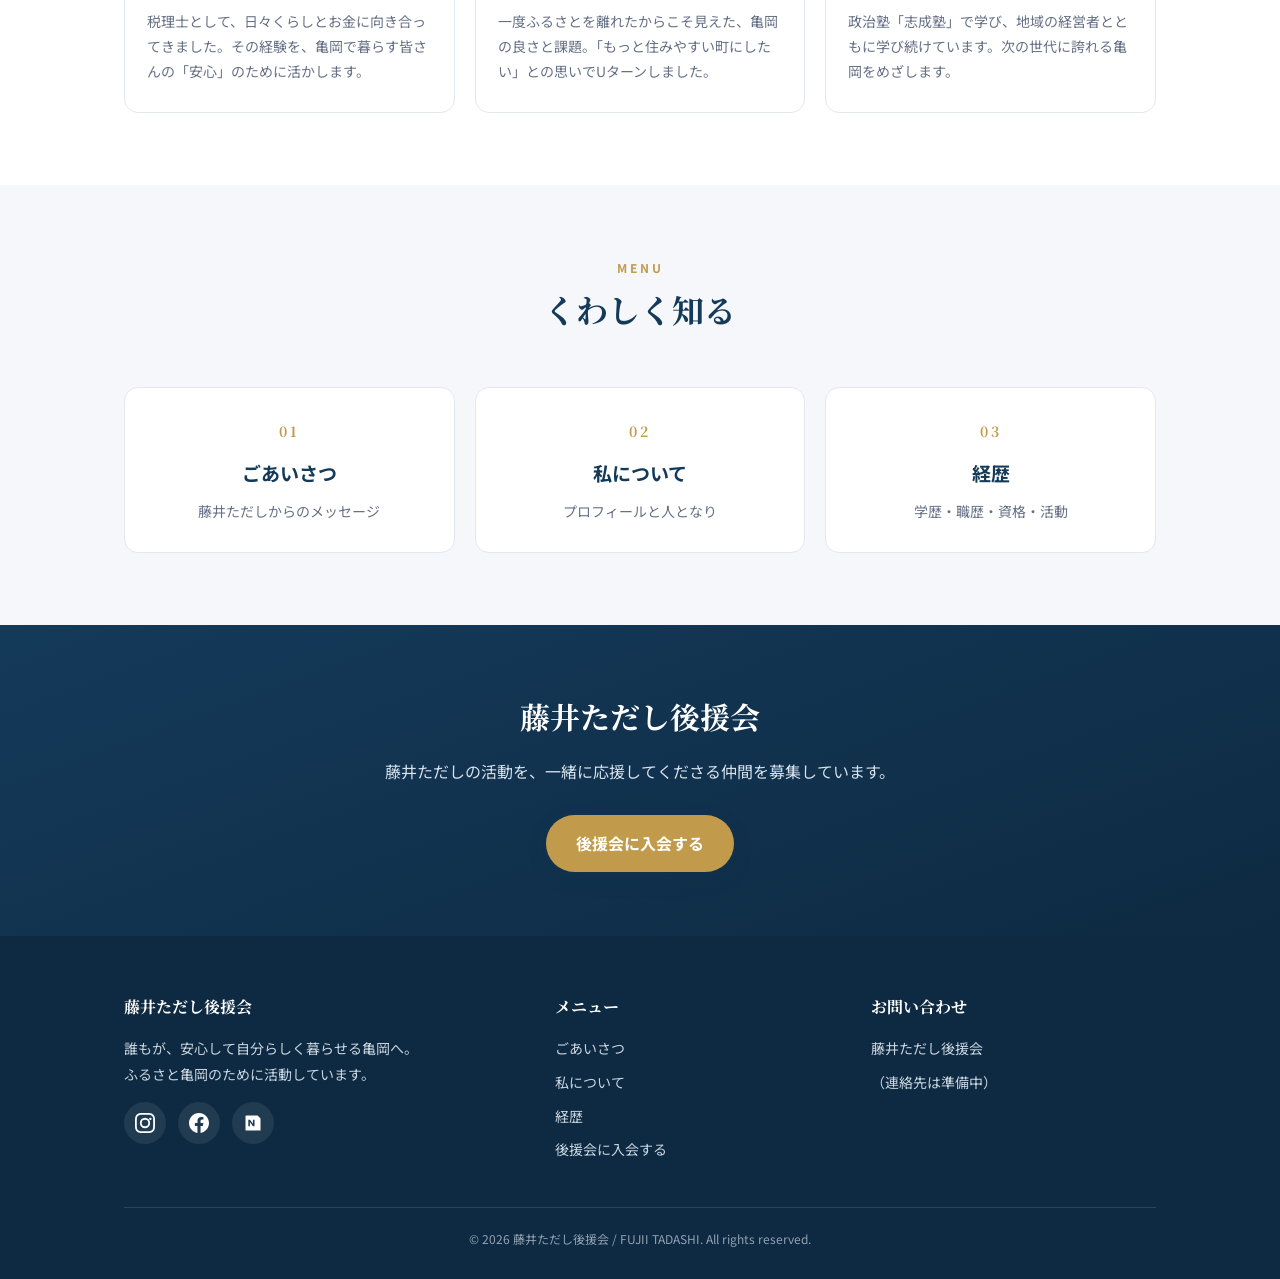
==== commit 74ebde64: "改善: メニュー名を「私について」に統一・並び順変更・導線追加 - 「パーソナルデータ」→「私について」に変更（英語見出しは About） - メニュー順を ごあいさつ→私について→経歴 に統一（ナビ" ====
--- a/index.html
+++ b/index.html
@@ -19,8 +19,8 @@
     <button class="nav-toggle" aria-label="メニュー"><span></span><span></span><span></span></button>
     <ul class="nav-links">
       <li><a href="greeting.html">ごあいさつ</a></li>
+      <li><a href="profile.html">私について</a></li>
       <li><a href="career.html">経歴</a></li>
-      <li><a href="profile.html">パーソナルデータ</a></li>
       <li><a class="cta" href="support.html">後援会に入会する</a></li>
     </ul>
   </div>
@@ -51,6 +51,7 @@
     </div>
     <p>1994年11月5日、亀岡市余部町（常盤町）で、男４人兄弟の末っ子として生まれ育ちました。大学卒業後は上京し、個人事業・会社経営を経験。その後、ふるさと亀岡をもっと住みやすい町にしたいとの思いからUターンし、現在は亀岡駅北で妻と暮らしながら、税務・会計の仕事に携わっています。</p>
     <p>亀岡市長 桂川孝裕氏が主宰する政治塾「志成塾」に第１期から参加して政治を学び、京都中小企業家同友会 亀岡支部で地域の経営者とともに経営を学んでいます。</p>
+    <p class="more-link"><a href="profile.html">藤井ただしについて、くわしくは「私について」へ →</a></p>
   </div>
 </section>
 
@@ -95,15 +96,15 @@
         <h3>ごあいさつ</h3>
         <p>藤井ただしからのメッセージ</p>
       </a>
+      <a class="card" href="profile.html">
+        <span class="num">02</span>
+        <h3>私について</h3>
+        <p>プロフィールと人となり</p>
+      </a>
       <a class="card" href="career.html">
-        <span class="num">02</span>
+        <span class="num">03</span>
         <h3>経歴</h3>
         <p>学歴・職歴・資格・活動</p>
-      </a>
-      <a class="card" href="profile.html">
-        <span class="num">03</span>
-        <h3>パーソナルデータ</h3>
-        <p>プロフィールと人となり</p>
       </a>
     </div>
   </div>
@@ -142,8 +143,8 @@
         <h4>メニュー</h4>
         <ul>
           <li><a href="greeting.html">ごあいさつ</a></li>
+          <li><a href="profile.html">私について</a></li>
           <li><a href="career.html">経歴</a></li>
-          <li><a href="profile.html">パーソナルデータ</a></li>
           <li><a href="support.html">後援会に入会する</a></li>
         </ul>
       </div>
--- a/assets/css/style.css
+++ b/assets/css/style.css
@@ -243,6 +243,12 @@
 .card.static { cursor: default; text-align: left; }
 .card.static p { line-height: 1.8; }
 .vision-lead { text-align: center; max-width: 720px; margin: 0 auto 44px; font-size: 18px; line-height: 1.9; color: var(--navy-dark); }
+.more-link { text-align: center; margin-top: 34px; }
+.more-link a {
+  display: inline-block; font-weight: 700; color: var(--navy);
+  border-bottom: 2px solid var(--gold); padding-bottom: 3px; transition: color .2s;
+}
+.more-link a:hover { text-decoration: none; color: var(--gold-dark); }
 
 /* ---------- 本文プロース ---------- */
 .prose { max-width: 760px; margin: 0 auto; }
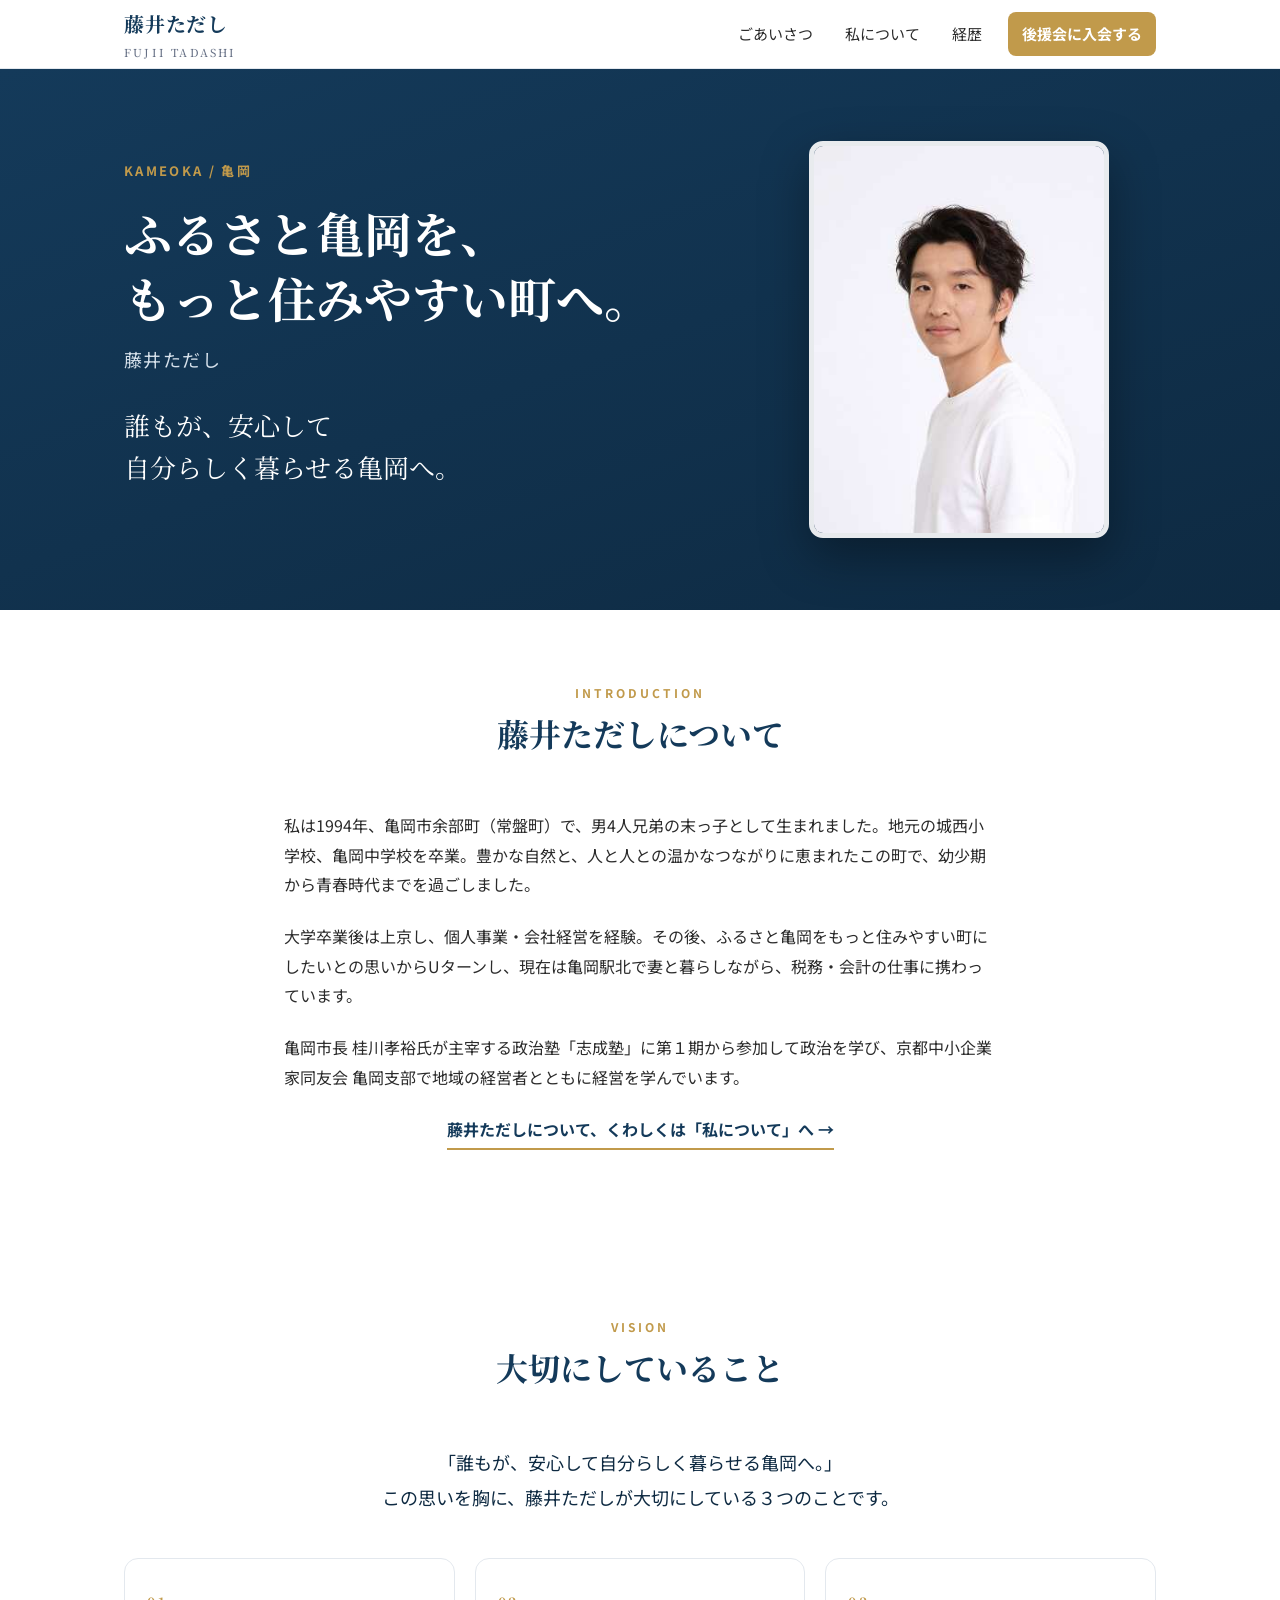
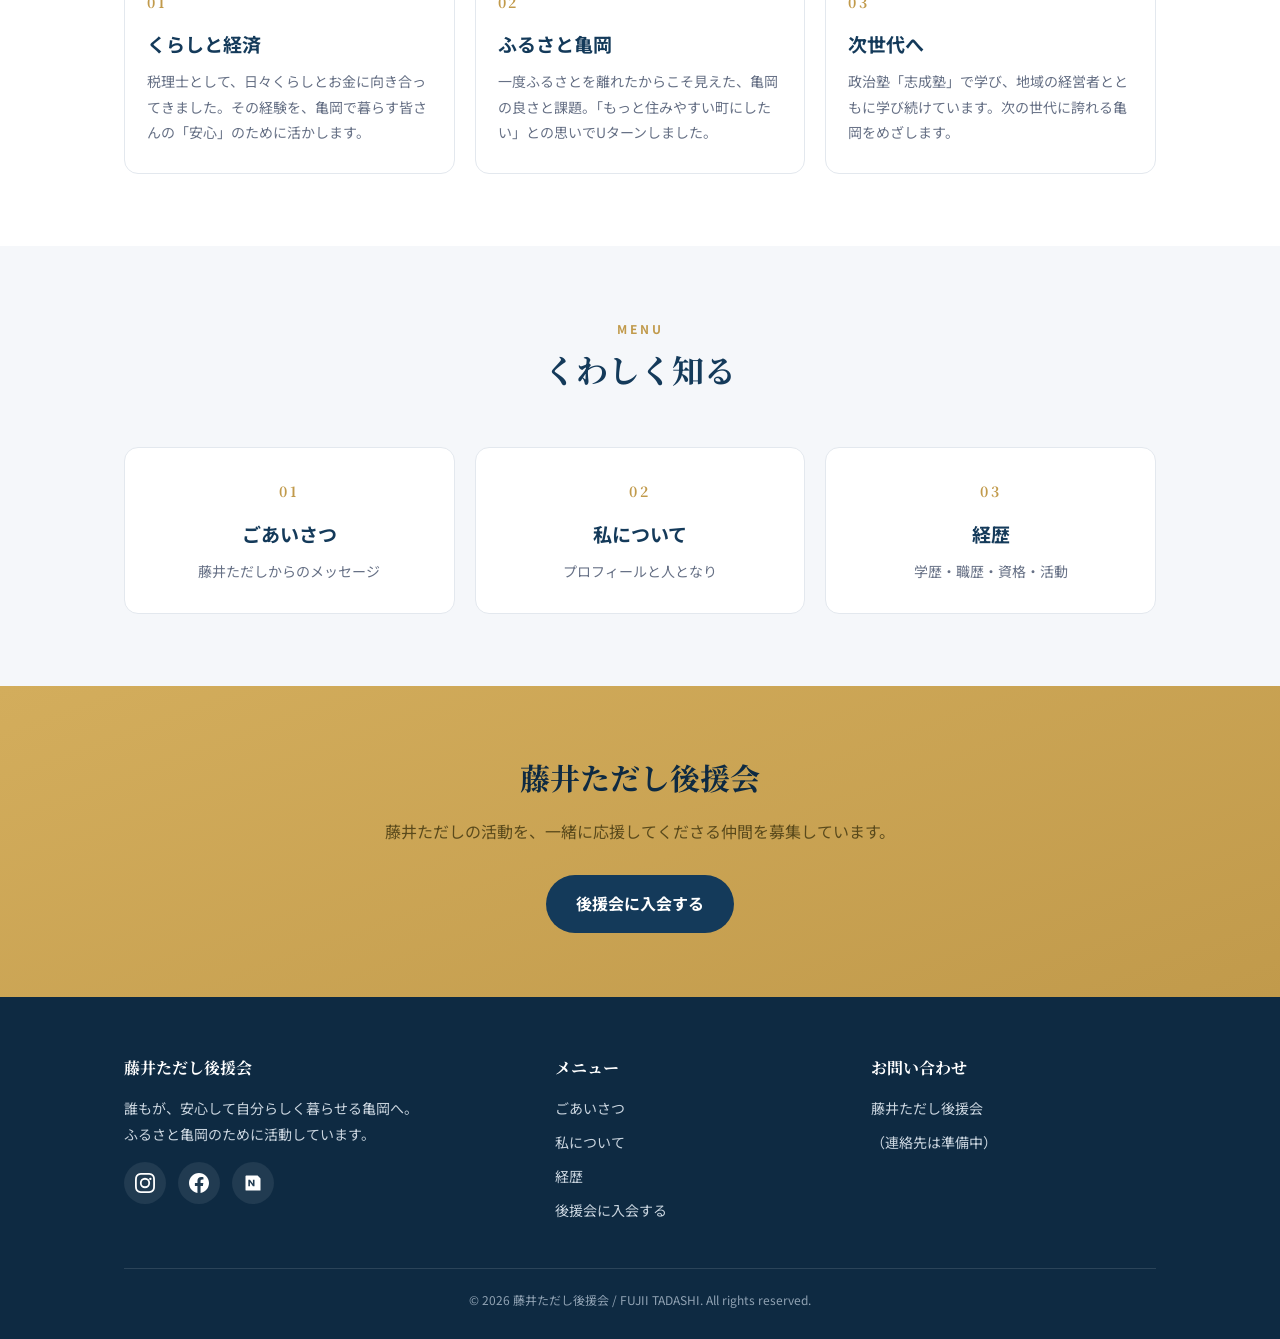
==== commit ccc9b34b: "改善: 紹介文・家族構成・学歴の追記とCTA帯の配色調整 - ホーム紹介文の書き出しを、亀岡での生い立ちを語る文面に更新 - ヒーローの重複する後援会ボタンを削除（下部CTA帯に集約） - 後援会CT" ====
--- a/index.html
+++ b/index.html
@@ -34,7 +34,6 @@
       <h1>ふるさと亀岡を、<br>もっと住みやすい町へ。</h1>
       <p class="name">藤井ただし</p>
       <p class="catch">誰もが、安心して<br>自分らしく暮らせる亀岡へ。</p>
-      <a class="btn btn-gold" href="support.html">後援会に入会する</a>
     </div>
     <div class="hero-portrait">
       <img src="assets/img/fujii-portrait.jpg" alt="藤井ただし">
@@ -49,7 +48,8 @@
       <span class="en">Introduction</span>
       <p class="ja">藤井ただしについて</p>
     </div>
-    <p>1994年11月5日、亀岡市余部町（常盤町）で、男４人兄弟の末っ子として生まれ育ちました。大学卒業後は上京し、個人事業・会社経営を経験。その後、ふるさと亀岡をもっと住みやすい町にしたいとの思いからUターンし、現在は亀岡駅北で妻と暮らしながら、税務・会計の仕事に携わっています。</p>
+    <p>私は1994年、亀岡市余部町（常盤町）で、男4人兄弟の末っ子として生まれました。地元の城西小学校、亀岡中学校を卒業。豊かな自然と、人と人との温かなつながりに恵まれたこの町で、幼少期から青春時代までを過ごしました。</p>
+    <p>大学卒業後は上京し、個人事業・会社経営を経験。その後、ふるさと亀岡をもっと住みやすい町にしたいとの思いからUターンし、現在は亀岡駅北で妻と暮らしながら、税務・会計の仕事に携わっています。</p>
     <p>亀岡市長 桂川孝裕氏が主宰する政治塾「志成塾」に第１期から参加して政治を学び、京都中小企業家同友会 亀岡支部で地域の経営者とともに経営を学んでいます。</p>
     <p class="more-link"><a href="profile.html">藤井ただしについて、くわしくは「私について」へ →</a></p>
   </div>
@@ -114,7 +114,7 @@
 <section class="cta-band">
   <h2>藤井ただし後援会</h2>
   <p>藤井ただしの活動を、一緒に応援してくださる仲間を募集しています。</p>
-  <a class="btn btn-gold" href="support.html">後援会に入会する</a>
+  <a class="btn btn-navy" href="support.html">後援会に入会する</a>
 </section>
 
 <!-- フッター -->
--- a/assets/css/style.css
+++ b/assets/css/style.css
@@ -310,13 +310,13 @@
   border-radius: 999px; padding: 6px 16px; margin: 0 8px 8px 0; font-size: 14px;
 }
 
-/* ---------- 後援会 CTA 帯 ---------- */
+/* ---------- 後援会 CTA 帯（ゴールド地：フッターの濃紺と明確に分離） ---------- */
 .cta-band {
-  background: linear-gradient(160deg, var(--navy) 0%, var(--navy-dark) 100%);
-  color: #fff; text-align: center; padding: 64px 24px;
-}
-.cta-band h2 { font-family: "Noto Serif JP", serif; font-size: clamp(22px,3.5vw,30px); margin: 0 0 12px; }
-.cta-band p { color: #d7e2ec; margin: 0 0 28px; }
+  background: linear-gradient(160deg, #d3ad5c 0%, var(--gold) 100%);
+  color: var(--navy-dark); text-align: center; padding: 64px 24px;
+}
+.cta-band h2 { font-family: "Noto Serif JP", serif; font-size: clamp(22px,3.5vw,30px); margin: 0 0 12px; color: var(--navy-dark); }
+.cta-band p { color: #5a4a1c; margin: 0 0 28px; }
 
 /* ---------- 後援会 手順 ---------- */
 .steps { counter-reset: step; max-width: 720px; margin: 0 auto; padding: 0; list-style: none; }
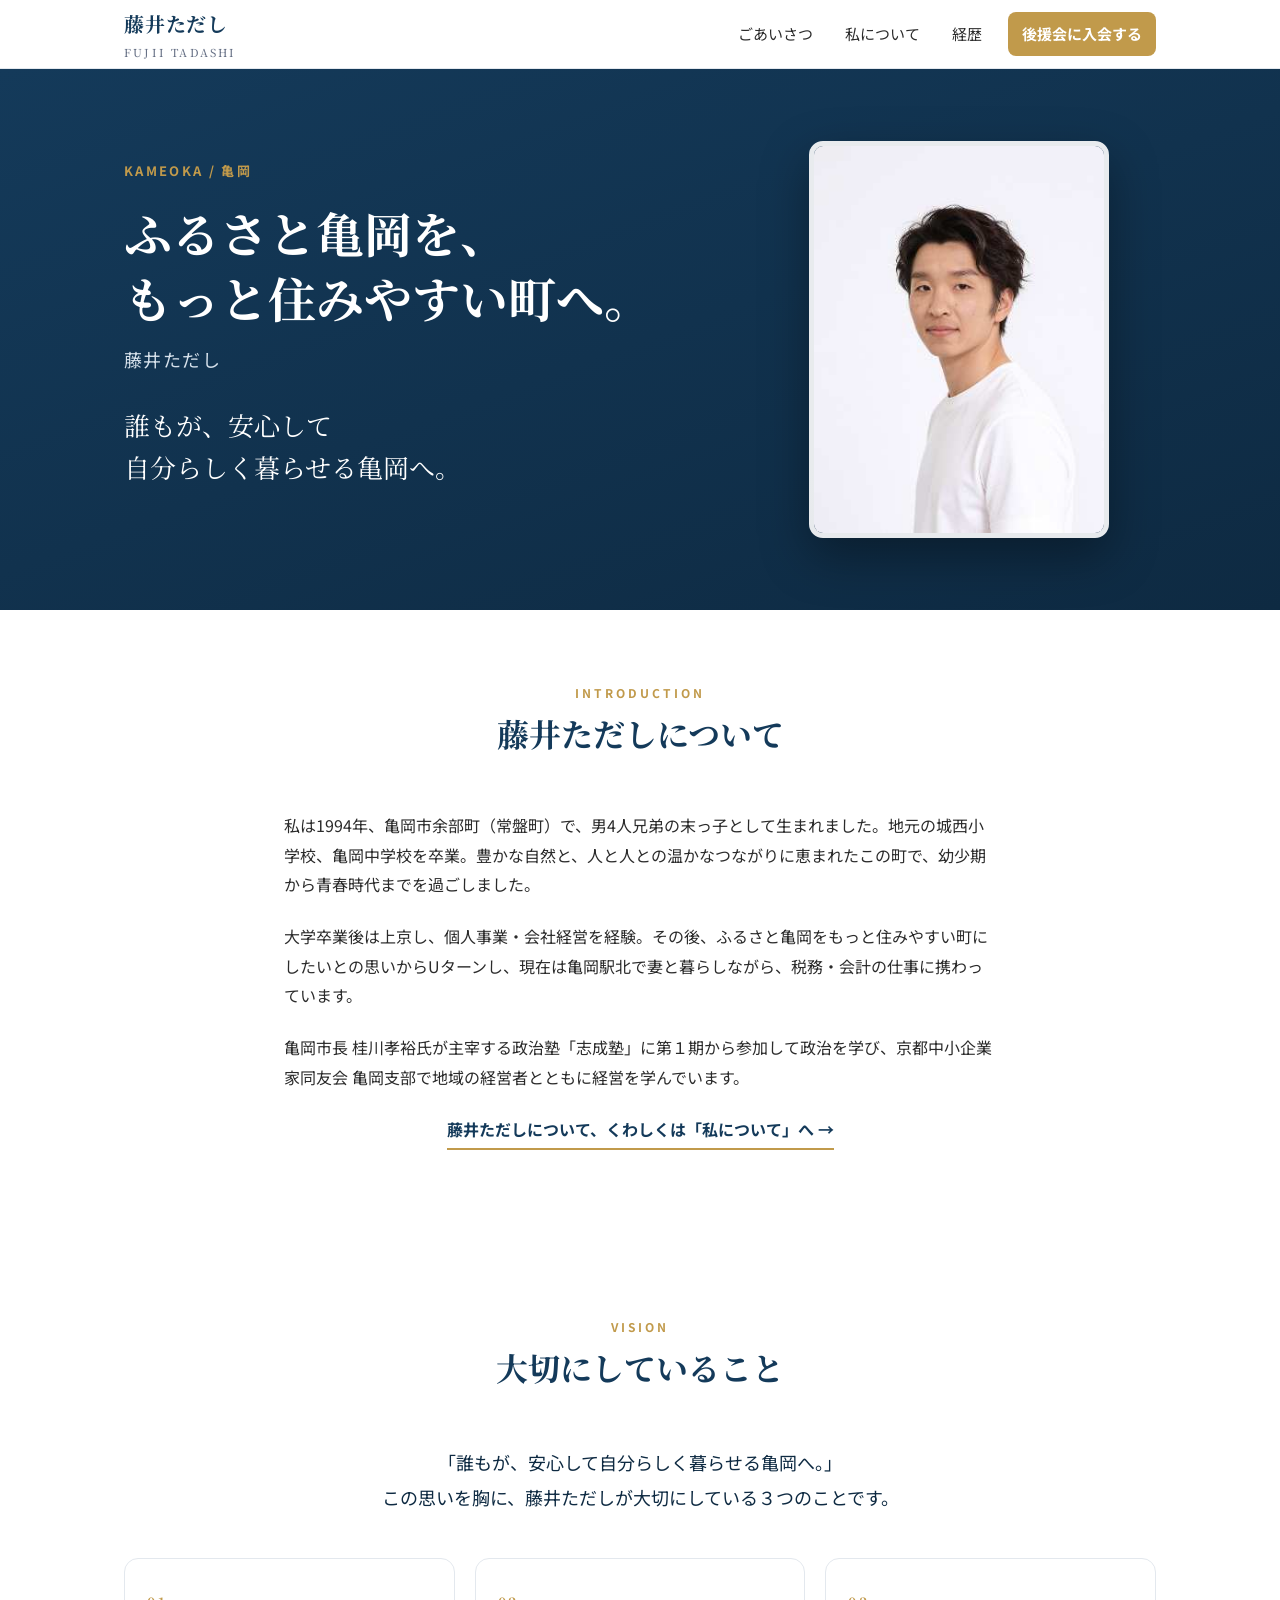
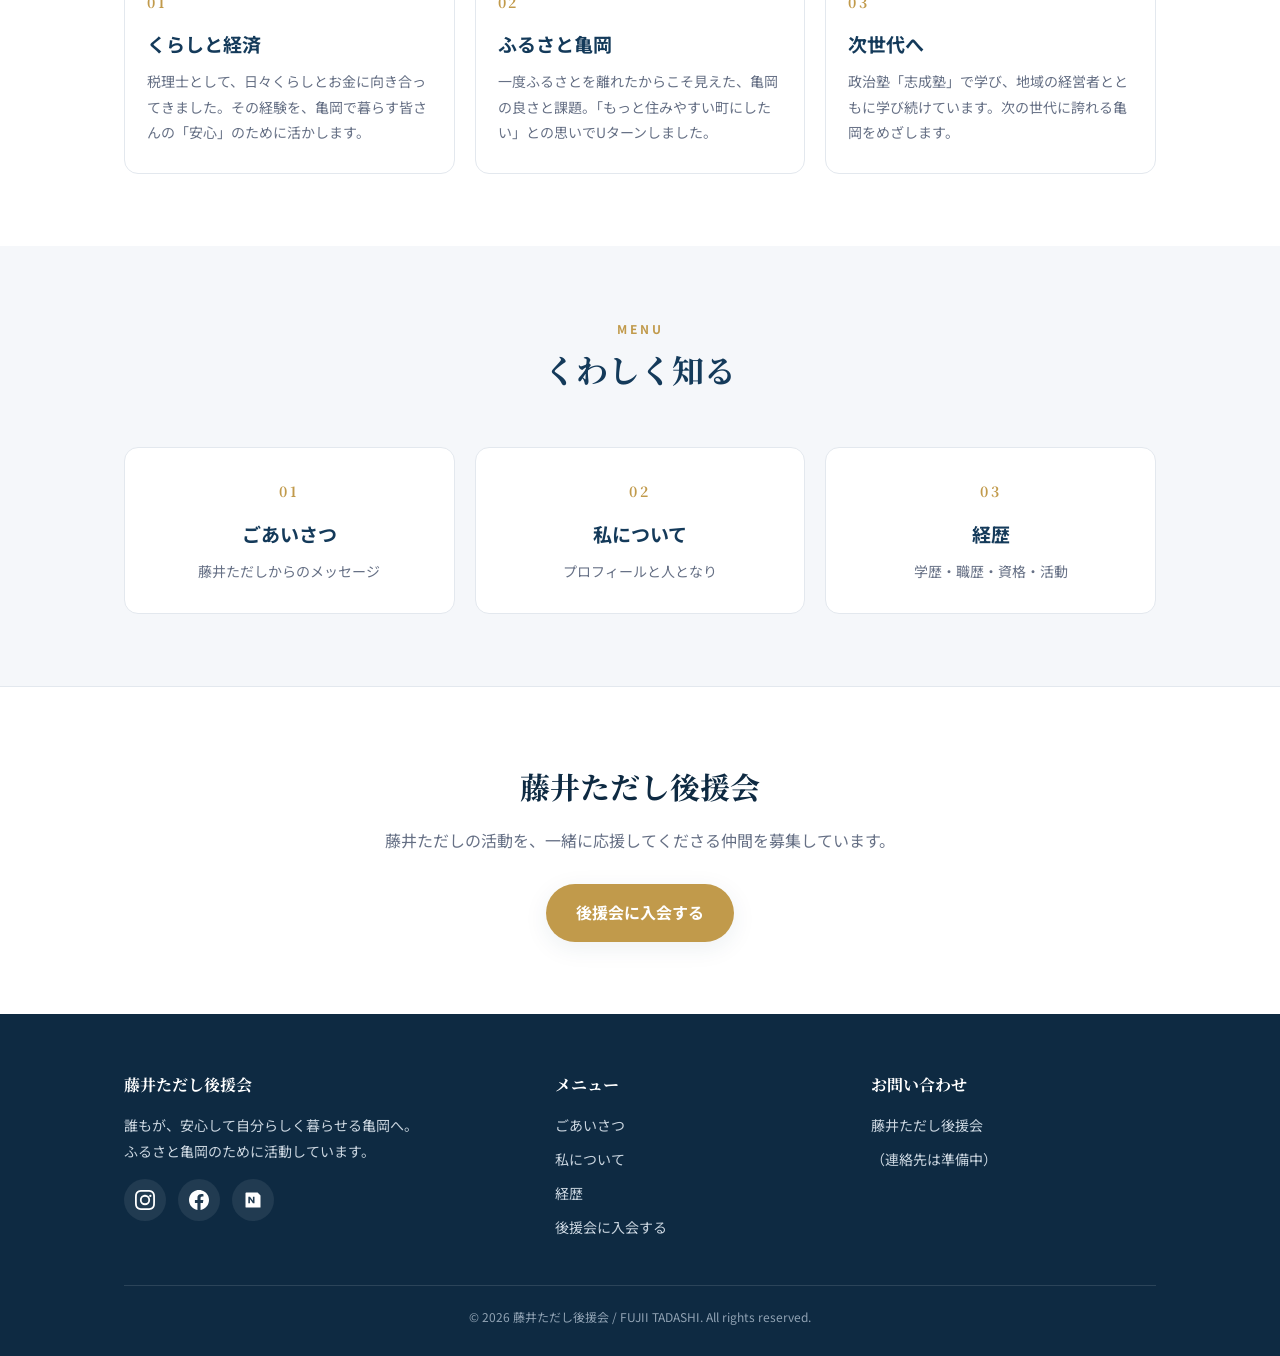
==== commit 41ea40e4: "調整: CTA帯を白背景・ゴールドボタンに／家族構成を文章化・趣味をスラッシュ区切りに - 後援会CTA帯の背景を白に変更（上部に区切り罫線）、ボタンはゴールド - 私について: 家族構成を表から文章" ====
--- a/index.html
+++ b/index.html
@@ -114,7 +114,7 @@
 <section class="cta-band">
   <h2>藤井ただし後援会</h2>
   <p>藤井ただしの活動を、一緒に応援してくださる仲間を募集しています。</p>
-  <a class="btn btn-navy" href="support.html">後援会に入会する</a>
+  <a class="btn btn-gold" href="support.html">後援会に入会する</a>
 </section>
 
 <!-- フッター -->
--- a/assets/css/style.css
+++ b/assets/css/style.css
@@ -310,13 +310,14 @@
   border-radius: 999px; padding: 6px 16px; margin: 0 8px 8px 0; font-size: 14px;
 }
 
-/* ---------- 後援会 CTA 帯（ゴールド地：フッターの濃紺と明確に分離） ---------- */
+/* ---------- 後援会 CTA 帯（白地：上下の区切りを罫線で明確に） ---------- */
 .cta-band {
-  background: linear-gradient(160deg, #d3ad5c 0%, var(--gold) 100%);
-  color: var(--navy-dark); text-align: center; padding: 64px 24px;
+  background: #fff;
+  color: var(--ink); text-align: center; padding: 72px 24px;
+  border-top: 1px solid var(--line);
 }
 .cta-band h2 { font-family: "Noto Serif JP", serif; font-size: clamp(22px,3.5vw,30px); margin: 0 0 12px; color: var(--navy-dark); }
-.cta-band p { color: #5a4a1c; margin: 0 0 28px; }
+.cta-band p { color: var(--muted); margin: 0 0 28px; }
 
 /* ---------- 後援会 手順 ---------- */
 .steps { counter-reset: step; max-width: 720px; margin: 0 auto; padding: 0; list-style: none; }
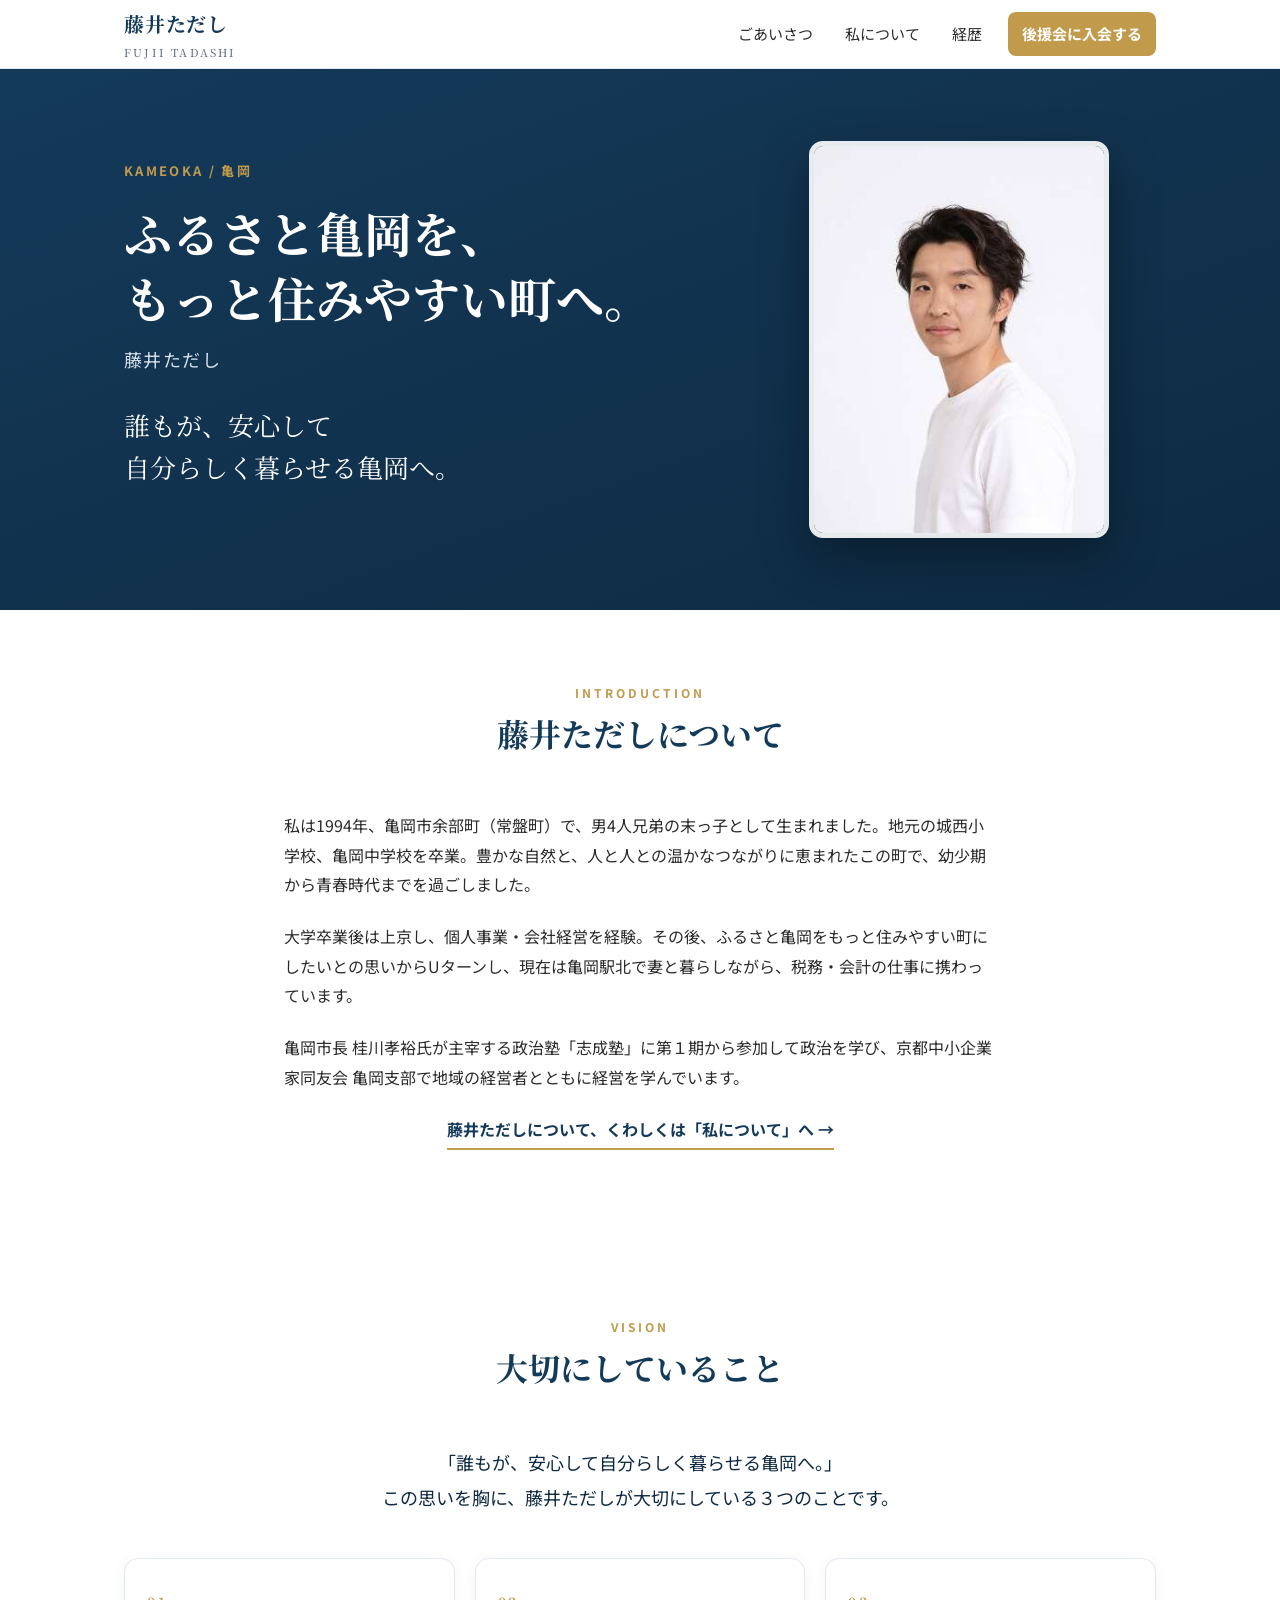
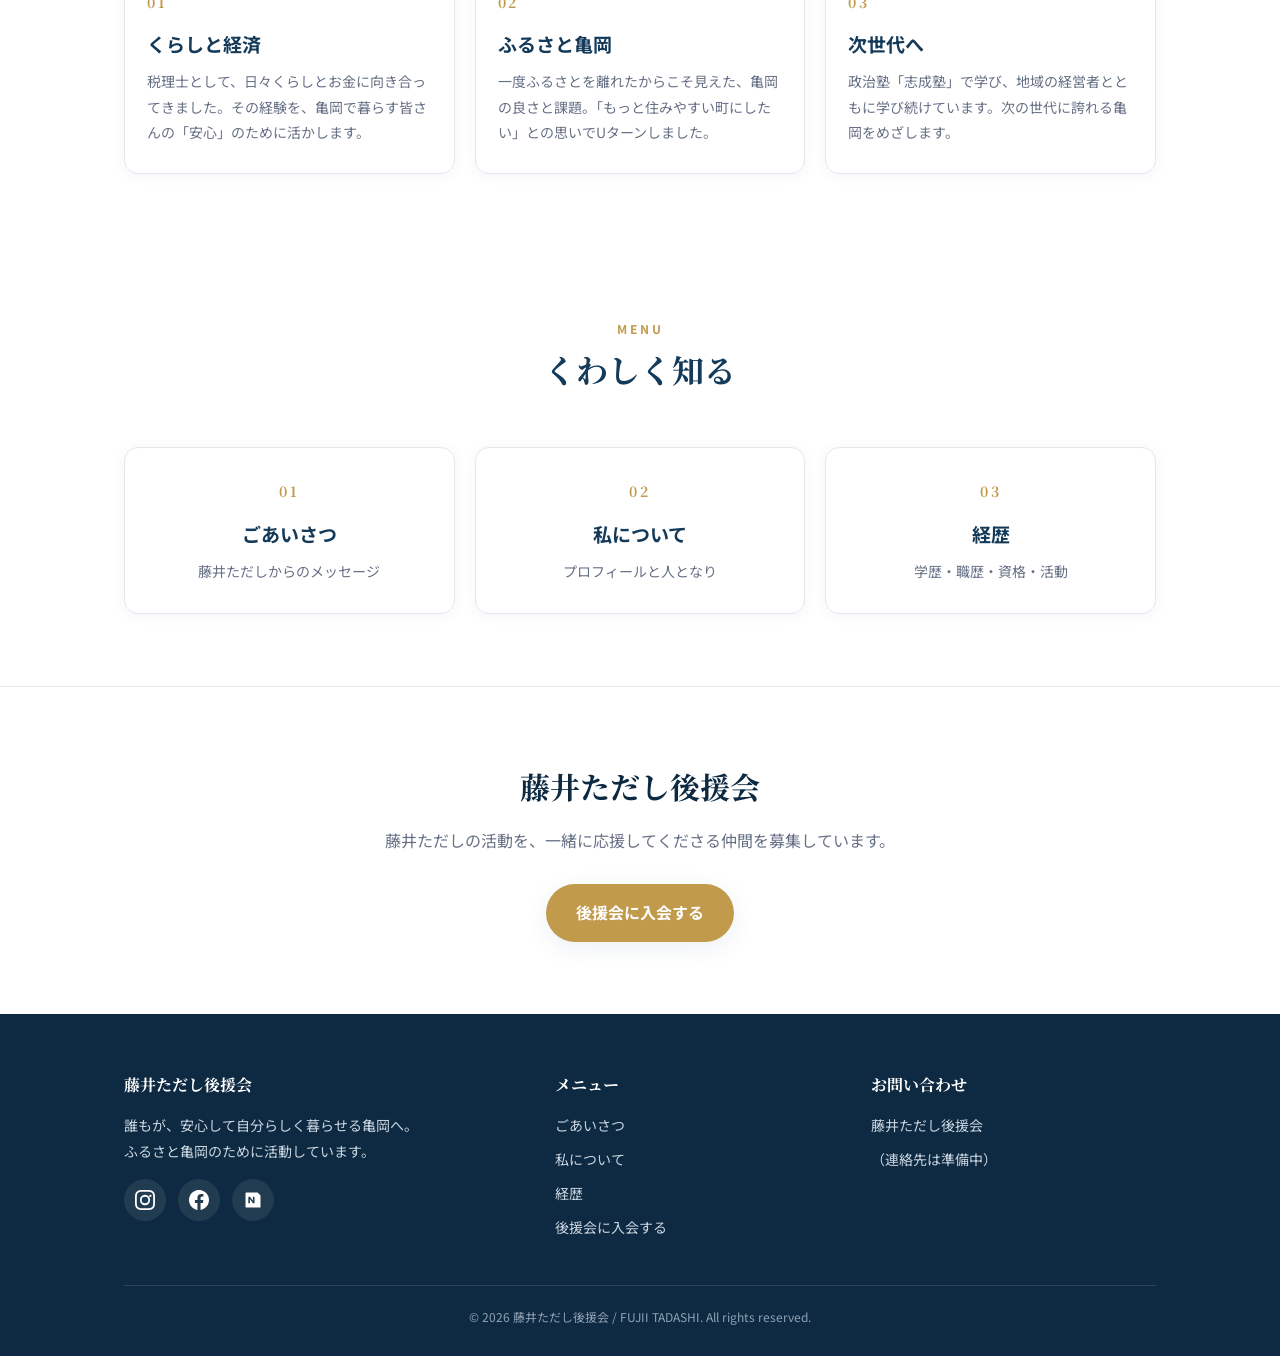
==== commit f1af6c47: "調整: 「くわしく知る」も白背景に統一・カードに影を追加 - Menuセクションの淡いグレー背景を白に変更し、Visionのカード群と統一 - カードに控えめな影を付け、白背景でも各カードが見分けられ" ====
--- a/index.html
+++ b/index.html
@@ -8,7 +8,7 @@
 <link rel="preconnect" href="https://fonts.googleapis.com">
 <link rel="preconnect" href="https://fonts.gstatic.com" crossorigin>
 <link href="https://fonts.googleapis.com/css2?family=Noto+Sans+JP:wght@400;500;700&family=Noto+Serif+JP:wght@600;700&display=swap" rel="stylesheet">
-<link rel="stylesheet" href="assets/css/style.css">
+<link rel="stylesheet" href="assets/css/style.css?v=3">
 </head>
 <body>
 
@@ -84,7 +84,7 @@
 </section>
 
 <!-- 導線カード -->
-<section class="section alt">
+<section class="section">
   <div class="container">
     <div class="section-head">
       <span class="en">Menu</span>
--- a/assets/css/style.css
+++ b/assets/css/style.css
@@ -230,6 +230,7 @@
   border-radius: var(--radius);
   padding: 28px 22px;
   text-align: center;
+  box-shadow: 0 2px 14px rgba(20, 58, 90, 0.05);
   transition: transform .2s, box-shadow .2s, border-color .2s;
 }
 .card:hover { transform: translateY(-4px); box-shadow: var(--shadow); border-color: var(--gold); text-decoration: none; }
